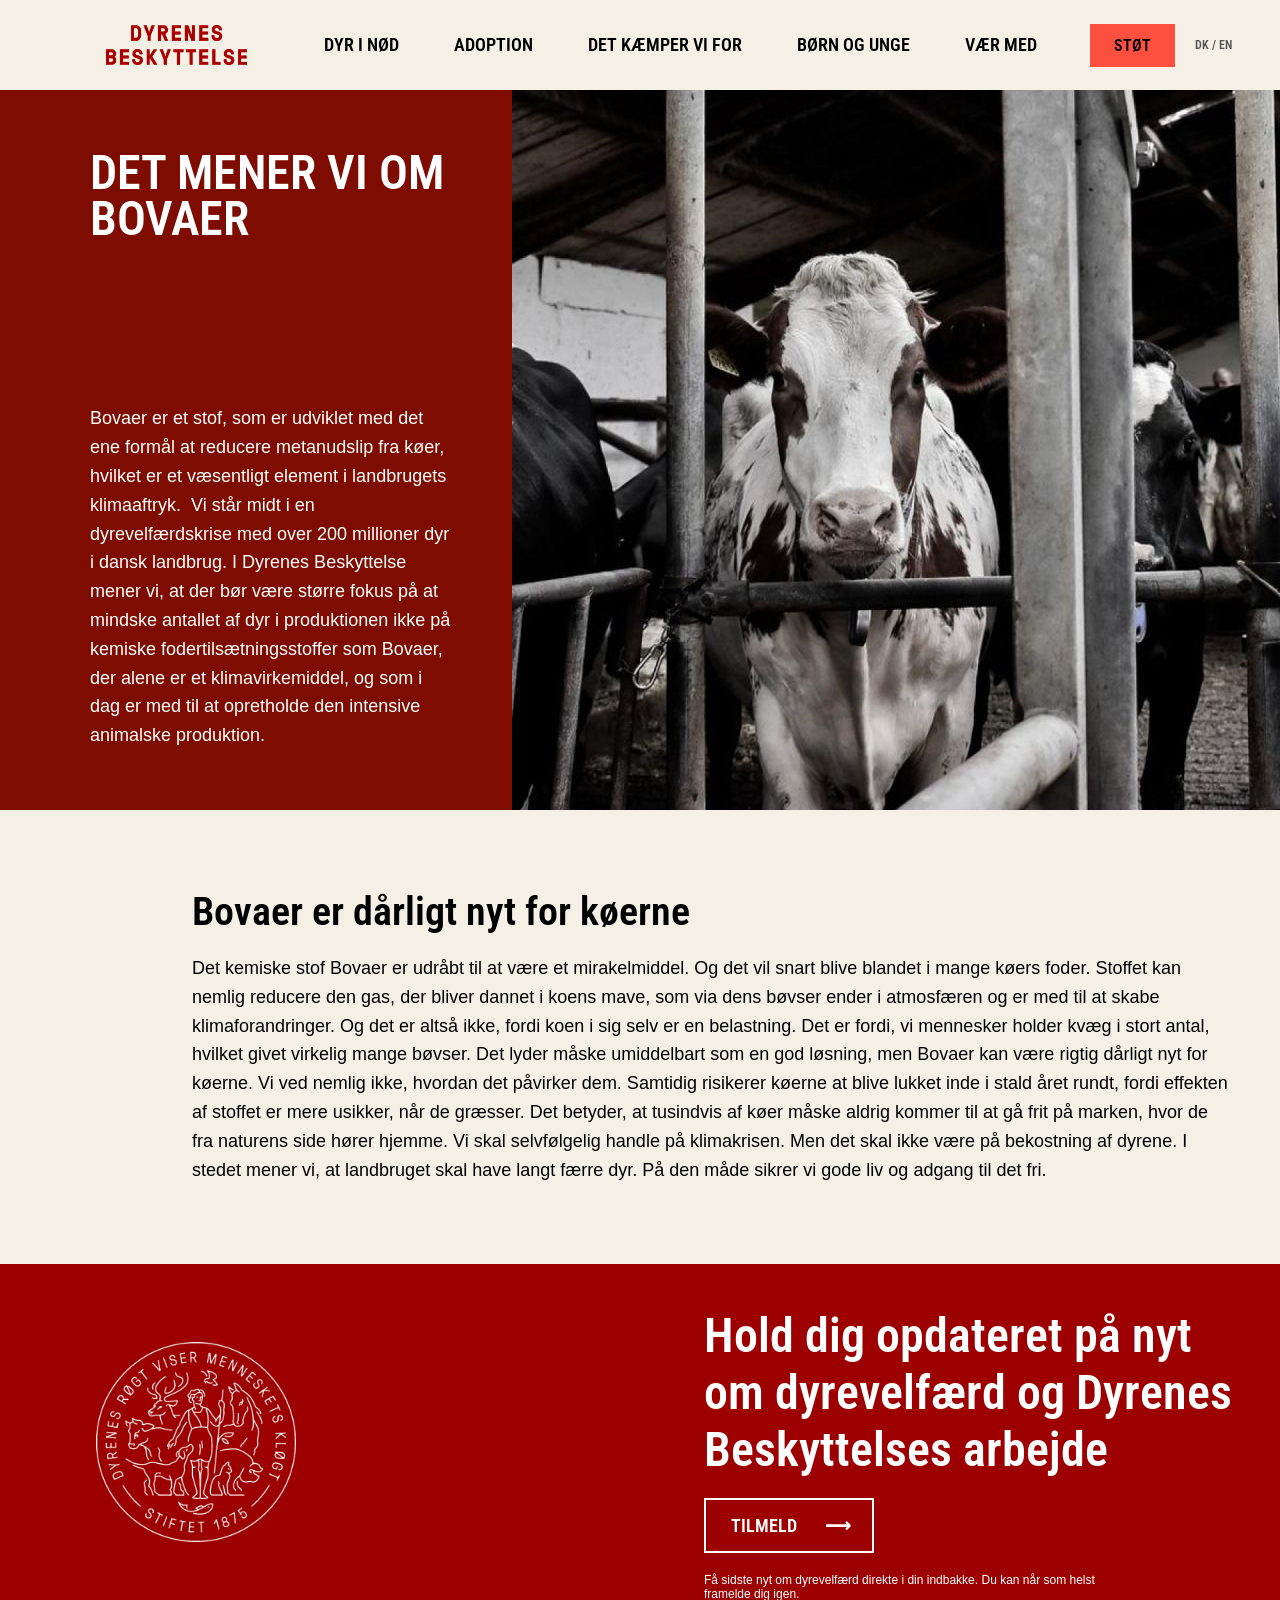
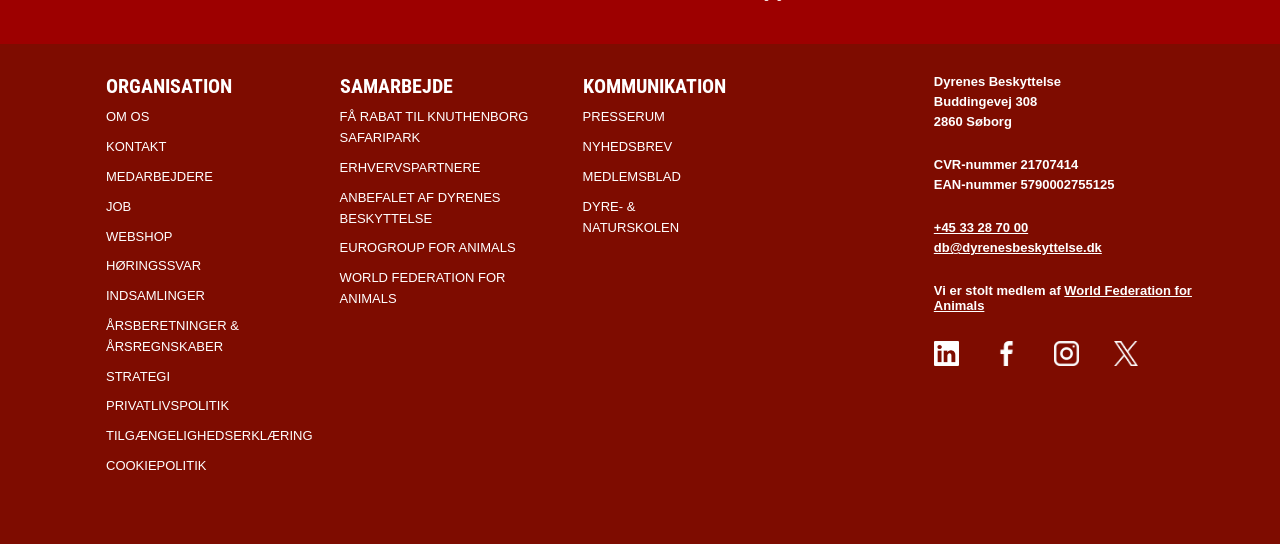
==== bovaer.html @ 61874ac1 "footer fix" ====
<!DOCTYPE html>
<html lang="da">
<head>
    <meta charset="UTF-8">
    <meta name="viewport" content="width=device-width, initial-scale=1.0">
    <title>Dyrenes Beskyttelse</title>

    <link rel="stylesheet" href="stylesheet/style.css">

    <link rel="preconnect" href="https://fonts.googleapis.com">
    <link rel="preconnect" href="https://fonts.gstatic.com" crossorigin>
    <link href="https://fonts.googleapis.com/css2?family=Roboto+Condensed:wght@600&display=swap" rel="stylesheet">
</head>
<body>
    <header class="navbar">
        <a href="#" class="logo" aria-label="Forside">
            <img src="images/logoet.png" alt="Dyrenes Beskyttelse logo">
        </a>

        <nav aria-label="Hovednavigation">
            <ul class="nav-links">
                <li><a href="#">Dyr i nød</a></li>
                <li><a href="#">Adoption</a></li>
                <li><a href="#">Det kæmper vi for</a></li>
                <li><a href="#">Børn og unge</a></li>
                <li><a href="#">Vær med</a></li>
            </ul>
        </nav>

        <div class="nav-actions">
            <button class="support-btn" type="button">STØT</button>
            <span class="language-switch">DK / EN</span>
        </div>
    </header>

    <main>
        <section class="hero" aria-label="Hero banner">
            <div class="hero-content">
                <div class="hero-text">
                    <h1>DET MENER VI OM BOVAER</h1>
                    <p>Bovaer er et stof, som er udviklet med det ene formål at reducere metanudslip fra køer, hvilket er et væsentligt element i landbrugets klimaaftryk.  Vi står midt i en dyrevelfærdskrise med over 200 millioner dyr i dansk landbrug. I Dyrenes Beskyttelse mener vi, at der bør være større fokus på at mindske antallet af dyr i produktionen ikke på kemiske fodertilsætningsstoffer som Bovaer, der alene er et klimavirkemiddel, og som i dag er med til at opretholde den intensive animalske produktion.</p>
                </div>
            </div>
            <div class="hero-image-wrap">
                <img src="images/ko-i-industrilandbrug-bovaer.jpg" alt="Indsæt billede">
            </div>
        </section>
        <section class="content-section">
            <div class="content-section-inner">
                <h1>Bovaer er dårligt nyt for køerne</h1>
                <p>Det kemiske stof Bovaer er udråbt til at være et mirakelmiddel. Og det vil snart blive blandet i mange køers foder. Stoffet kan nemlig reducere den gas, der bliver dannet i koens mave, som via dens bøvser ender i atmosfæren og er med til at skabe klimaforandringer. Og det er altså ikke, fordi koen i sig selv er en belastning. Det er fordi, vi mennesker holder kvæg i stort antal, hvilket givet virkelig mange bøvser.

Det lyder måske umiddelbart som en god løsning, men Bovaer kan være rigtig dårligt nyt for køerne. Vi ved nemlig ikke, hvordan det påvirker dem. Samtidig risikerer køerne at blive lukket inde i stald året rundt, fordi effekten af stoffet er mere usikker, når de græsser. Det betyder, at tusindvis af køer måske aldrig kommer til at gå frit på marken, hvor de fra naturens side hører hjemme.

Vi skal selvfølgelig handle på klimakrisen. Men det skal ikke være på bekostning af dyrene. I stedet mener vi, at landbruget skal have langt færre dyr. På den måde sikrer vi gode liv og adgang til det fri.</p>
            </div>
        </section>
        <section>
            <div class="footer-top">
                <img class="footer-emblem" src="images/Dyrenes-Beskyttelse-case-emblem.png" alt="Dyrenes Beskyttelse-emblem">
                <div class="footer-top-text">
                    <h1>Hold dig opdateret på nyt <br> om dyrevelfærd og Dyrenes <br> Beskyttelses arbejde</h1>
                    <button class="footer-top-btn" type="button">TILMELD &nbsp; &nbsp; &nbsp; ⟶</button>
                    <p>Få sidste nyt om dyrevelfærd direkte i din indbakke. Du kan når som helst <br> framelde dig igen.</p>
                </div>
            </div>

        </section>
        
        <footer class="footer">
            <div class="footer-nav-item">
                <h3>ORGANISATION</h3>
                <ul style = "list-style-type: none;">
                    <li>OM OS</li>
                    <li>KONTAKT</li>
                    <li>MEDARBEJDERE</li>
                    <li>JOB<li>
                    <li>WEBSHOP</li>
                    <li>HØRINGSSVAR</li>
                    <li>INDSAMLINGER</li>
                    <li>ÅRSBERETNINGER & <br> ÅRSREGNSKABER</li>
                    <li>STRATEGI</li>
                    <li>PRIVATLIVSPOLITIK</li>
                    <li>TILGÆNGELIGHEDSERKLÆRING</li>
                    <li>COOKIEPOLITIK</li>
                </ul>
            </div>

            <div class="footer-nav-item">
                <h3>SAMARBEJDE</h3>
                <ul style = "list-style-type: none;">
                    <li>FÅ RABAT TIL KNUTHENBORG <br> SAFARIPARK</li>
                    <li>ERHVERVSPARTNERE</li>
                    <li>ANBEFALET AF DYRENES <br> BESKYTTELSE</li>
                    <li>EUROGROUP FOR ANIMALS<li>
                    <li>WORLD FEDERATION FOR ANIMALS</li>
                </ul>
            </div>

            <div class="footer-nav-item">
                <h3>KOMMUNIKATION</h3>
                <ul style = "list-style-type: none;">
                    <li>PRESSERUM</li>
                    <li>NYHEDSBREV</li>
                    <li>MEDLEMSBLAD</li>
                    <li>DYRE- & NATURSKOLEN<li>
                </ul>
            </div>

            <div class="footer-nav-contact">
                <p>Dyrenes Beskyttelse</p>
                <p>Buddingevej 308</p>
                <p>2860 Søborg</p>
                <br>
                <p>CVR-nummer 21707414</p>
                <p>EAN-nummer 5790002755125</p>
                <br>
                <p class="footer-link">+45 33 28 70 00</p>
                <p class="footer-link">db@dyrenesbeskyttelse.dk</p>
                <br>
                <p>Vi er stolt medlem af <span class="p footer-link">World Federation for Animals</span></p>
                <br>
                <div class="socials-logo">
                    <img src="images/linkedin-logo.png" alt="LinkedIn Logo">
                    <img src="images/facebook-logo.png" alt="Facebook Logo">
                    <img src="images/instagram-logo.png" alt="Instagram Logo">
                    <img src="images/twitter-logo.png" alt="Twitter Logo">
                </div>
            </div>
        </footer>
    </main>
</body>
</html>
---- stylesheet/style.css ----
*{
    margin:0;
    padding:0;
    box-sizing:border-box;
}

:root{
    --bg:#F5F0E6;
    --red:#7E0C00;
    --button:#FF4F3E;
    --dark:#000000;
    --footer-top:#9D0000;
}

body{
    padding-top: 90px;
    background:#fff;
    font-family:Helvetica, sans-serif;
}

h3{
    color: #fff;
    font-family:"Roboto Condensed", sans-serif;
    font-size: 20px;
}
/* NAVBAR */

.navbar{
    height:90px;
    background:var(--bg);
    z-index: 999;

    position: fixed;
    top: 0;
    width: 100%;

    display:flex;
    align-items:center;
    justify-content:space-between;

    padding: 0 48px;
    padding-left: 106px;
}

/* LOGO */

.logo{
    display:flex;
    align-items:center;
    flex-shrink:0;
}

.logo img{
    height:40px;
    width:auto;
    display:block;
}

/* MENU */

.nav-links{
    display:flex;
    align-items:center;
    list-style:none;
    gap:55px;
}

.nav-links a{
    text-decoration:none;
    color:#000;

    font-family:"Roboto Condensed", sans-serif;
    font-size:18px;
    font-weight:600;
    text-transform:uppercase;
}

.nav-links a:hover{
    text-decoration-line: underline;
    text-decoration-color: var(--button);
}

/* HØJRE SIDE */

.nav-actions{
    display:flex;
    align-items:center;
    gap:20px;
}

/* STØT KNAP */

.support-btn{
    border:none;
    background:#FF4F3E;

    padding:12px 24px;

    cursor:pointer;

    font-family:"Roboto Condensed", sans-serif;
    font-size:16px;
    font-weight:600;
    text-transform:uppercase;
}

/* DK / EN */

.language-switch{
    font-family:"Roboto Condensed", sans-serif;
    font-size:12px;
    font-weight:600;

    color:#555;
}

/* HERO */

.hero{
    height:720px;
    display:flex;
    width:100%;
    background:#fff;
}

.hero-content{
    width:40%;
    background:#7E0C00;
    display:flex;
    align-items:stretch;
    justify-content:center;
    padding:60px 60px 60px 90px;
}

.hero-text{
    display:flex;
    flex-direction:column;
    justify-content:space-between;
    max-width:430px;
    color:#fff;
}

.hero-text h1{
    font-family:"Roboto Condensed", sans-serif;
    font-size:48px;
    line-height:0.96;
    font-weight:600;
    text-transform:uppercase;
    margin-bottom:32px;
}

.hero-text p{
    font-family:Helvetica, Arial, sans-serif;
    font-size:18px;
    line-height:1.6;
    color:#fff;
}

.hero-image-wrap{
    flex:1;
    background:#f3f3f3;
    overflow:hidden;
}

.hero-image-wrap img{
    width:100%;
    height:100%;
    display:block;
    object-fit:cover;
}

/* støt drawer*/

.support-drawer {
    position: fixed;
    top: 0;
    right: -650px; 
    width: 650px;
    height: 100vh;
    background: #ffffff;
    /* box-shadow: -6px 0 30px rgba(0,0,0,0.18); */
    transition: right 0.45s ease;
    z-index: 9999;
    display: flex;
    flex-direction: column;
}

.support-drawer.open {
    right: 0;
}

.support-drawer__inner {
    padding: 60px 50px;
    overflow-y: auto;
}

.support-drawer__close {
    position: absolute;
    top: 22px;
    right: 22px;
    font-size: 34px;
    background: none;
    border: none;
    cursor: pointer;
    color:var(--dark);
}

.support-drawer__inner h2 {
    font-size: 32px;
    font-weight: 600;
    margin-bottom: 18px;
    color:var(--dark);
    font-family:"Roboto Condensed", sans-serif;
    font-size: 20px;
    font-weight: 100;
}

.support-drawer__inner p {
    font-size: 16px;
    line-height: 1.55;
    color: #444;
    margin-bottom: 30px;
    font-family: sans-serif;
    font-weight: 100;
}

.support-drawer form {
    display: flex;
    flex-direction: column;
    gap: 22px;
}

.support-drawer label {
    font-size: 15px;
    font-weight: 600;
    color: #222;
    margin-bottom: 6px;
    font-family: sans-serif;
}

.support-drawer input {
    padding: 14px;
    border: 1px solid #cfcfcf;
    border-radius: 4px;
    font-size: 16px;
    background: #f7f7f7;
    color:#000;
    font-family: sans-serif;
    font-weight: 100;
}

.support-drawer__submit {
    margin-top: 10px;
    padding: 16px;
    background: transparent;
    color: black;
    border: black 1px solid;
    font-size: 17px;
    font-weight: 600;
    cursor: pointer;
    border-radius: 0px;
    transition: 0.2s ease;
}

.support-drawer__submit:hover {
    background: #333;
    color: #fff;
}

/* content section */

.content-section{
    background:var(--bg);
    padding-bottom: 80px;
    padding-top: 80px;
}

.content-section-inner{
    max-width:1040px;
    margin-left: 15%;
        
}

.content-section h1{
    font-family:"Roboto Condensed", sans-serif;
    font-size:40px;
    line-height:1.1;
    font-weight:600;
    margin-bottom:20px;
    
}

.content-section p, li{
    font-size:18px;
    line-height:1.6;
    
}

.issue-carousel{
    background:#fff;
    padding:72px 48px;
}

.issue-carousel-inner{
    max-width:1440px;
    margin:0 auto;
}

.carousel-shell{
    display:grid;
    grid-template-columns:48px minmax(0, 1fr) 48px;
    align-items:center;
    gap:20px;
}

.carousel-viewport{
    min-width:0;
    overflow:hidden;
}

.carousel-track{
    display:flex;
    gap:24px;
    width:calc(166.666667% + 16px);
    transition:transform 350ms ease;
}

.carousel-card{
    display:flex;
    flex:0 0 calc((100% - 96px) / 5);
    flex-direction:column;
    min-width:0;
    background:var(--bg);
}

.carousel-card > img{
    display:block;
    width:calc(100% - 32px);
    aspect-ratio:5 / 4;
    margin:16px auto 0;
    object-fit:cover;
}

.carousel-card-content{
    display:flex;
    flex:1;
    flex-direction:column;
    align-items:flex-start;
    padding:24px;
    container-type:inline-size;
}

.carousel-card h2{
    margin-bottom:18px;
    font-family:"Roboto Condensed", sans-serif;
    font-size:28px;
    line-height:1.1;
    font-weight:600;
    white-space:nowrap;
}

.carousel-card--transport h2{
    font-size:clamp(12px, 8cqi, 22px);
}

.carousel-card p{
    margin-bottom:28px;
    font-size:16px;
    line-height:1.4;
}

.carousel-card-link{
    display:inline-flex;
    align-items:center;
    gap:12px;
    margin-top:auto;
    color:#000;
    font-family:"Roboto Condensed", sans-serif;
    font-size:20px;
    font-weight:600;
    text-decoration:none;
}

.carousel-card-link span{
    font-family:Arial, sans-serif;
    font-size:28px;
    line-height:1;
}

.carousel-card-link:hover{
    color:var(--red);
}

.carousel-arrow{
    display:grid;
    width:48px;
    aspect-ratio:1;
    place-items:center;
    border:1px solid #000;
    border-radius:50%;
    background:#fff;
    color:#000;
    cursor:pointer;
    font-size:28px;
    line-height:1;
}

.carousel-arrow:hover{
    background:var(--bg);
}

ul {
    padding-left: 25px;
}

.footer-top{
    height:380px;
    background: var(--footer-top);
    z-index: 999;
    width: 100%;

    display:flex;
    flex-direction: row;
    align-items:center;
    justify-content:space-between;

    padding:0 48px;
}

.footer-top h1{
    font-family:"Roboto Condensed", sans-serif;
    font-size:48px;
    font-weight:600;
    color: #fff;
}

.footer-top p{
    font-family:Helvetica, Arial, sans-serif;
    font-size:12px;
    font-weight:300;
    color: #fff;
}

.footer-emblem{
    display:block;
    width:200px;
    height:auto;
    margin-bottom:24px;
    margin-left: 48px;
}

.footer-top-text{
    display: flex;
    flex-direction: column;
}

.footer-top-btn{
    display: flex;
    justify-items: right;
    width: 170px;
    border: 2px solid #fff;
    color: #fff;
    background:transparent;
    padding-top: 15px;
    padding-bottom: 15px;
    padding-left: 25px;
    margin-top: 20px;
    margin-bottom: 20px;

    cursor:pointer;

    font-family:"Roboto Condensed", sans-serif;
    font-size:18px;
    font-weight:600;
}

.footer{
    height: 500px;
    background: var(--red);
    z-index: 998;
    width: 100%;

    display: flex;
    flex-direction: row;
    padding: 30px 48px;
    padding-left: 106px;
    gap: 27px;
}

.footer ul, li {
    padding-left: 0px;

    color: #fff;
    font-family: "Roboto", sans-serif;
    font-size: 13px;
    /* font-weight: bold; */
    margin-bottom: 9px;
    margin-top: 9px;
    cursor: pointer;
}

.footer p {
    color: #fff;
    font-family: "Roboto", sans-serif;
    font-size: 13px;
    font-weight: bold;
}

.footer-nav-item{
    display: flex;
    flex-direction: column;
}

.footer-nav-item h3{
    margin-bottom: -9px;
}

.footer-nav-contact{
    display: flex;
    flex-direction: column;
    margin-left: 178px;
    gap: 5px;
}

.footer-link {
    color: #fff;
    font-family: "Roboto", sans-serif;
    font-size: 13px;
    text-decoration: underline;
    cursor: pointer;
}

.footer-link:hover {
    text-decoration: none;
}

.socials-logo{
    display:flex;
    align-items:center;
    flex-shrink:0;
    gap: 35px;
    cursor: pointer;
}

.socials-logo img{
    height:25px;
    width:auto;
    display:block;
}

@media (max-width: 900px){
    .hero{
        flex-direction:column;
        height:auto;
    }

    .hero-content{
        width:100%;
        min-height:420px;
        padding:50px 30px;
    }

    .hero-text h1{
        font-size:42px;
    }

    .content-section{
        padding:50px 30px;
    }

    .issue-carousel{
        padding:56px 24px;
    }

    .carousel-shell{
        grid-template-columns:40px minmax(0, 1fr) 40px;
        gap:12px;
    }

    .carousel-arrow{
        width:40px;
        font-size:24px;
    }

    .carousel-track{
        width:calc(250% + 36px);
    }
}

@media (max-width: 600px){
    .issue-carousel{
        padding:40px 16px;
    }

    .carousel-shell{
        grid-template-columns:32px minmax(0, 1fr) 32px;
        gap:8px;
    }

    .carousel-arrow{
        width:32px;
        font-size:20px;
    }

    .carousel-track{
        width:calc(500% + 96px);
    }

    .carousel-card-content{
        padding:20px;
    }
}
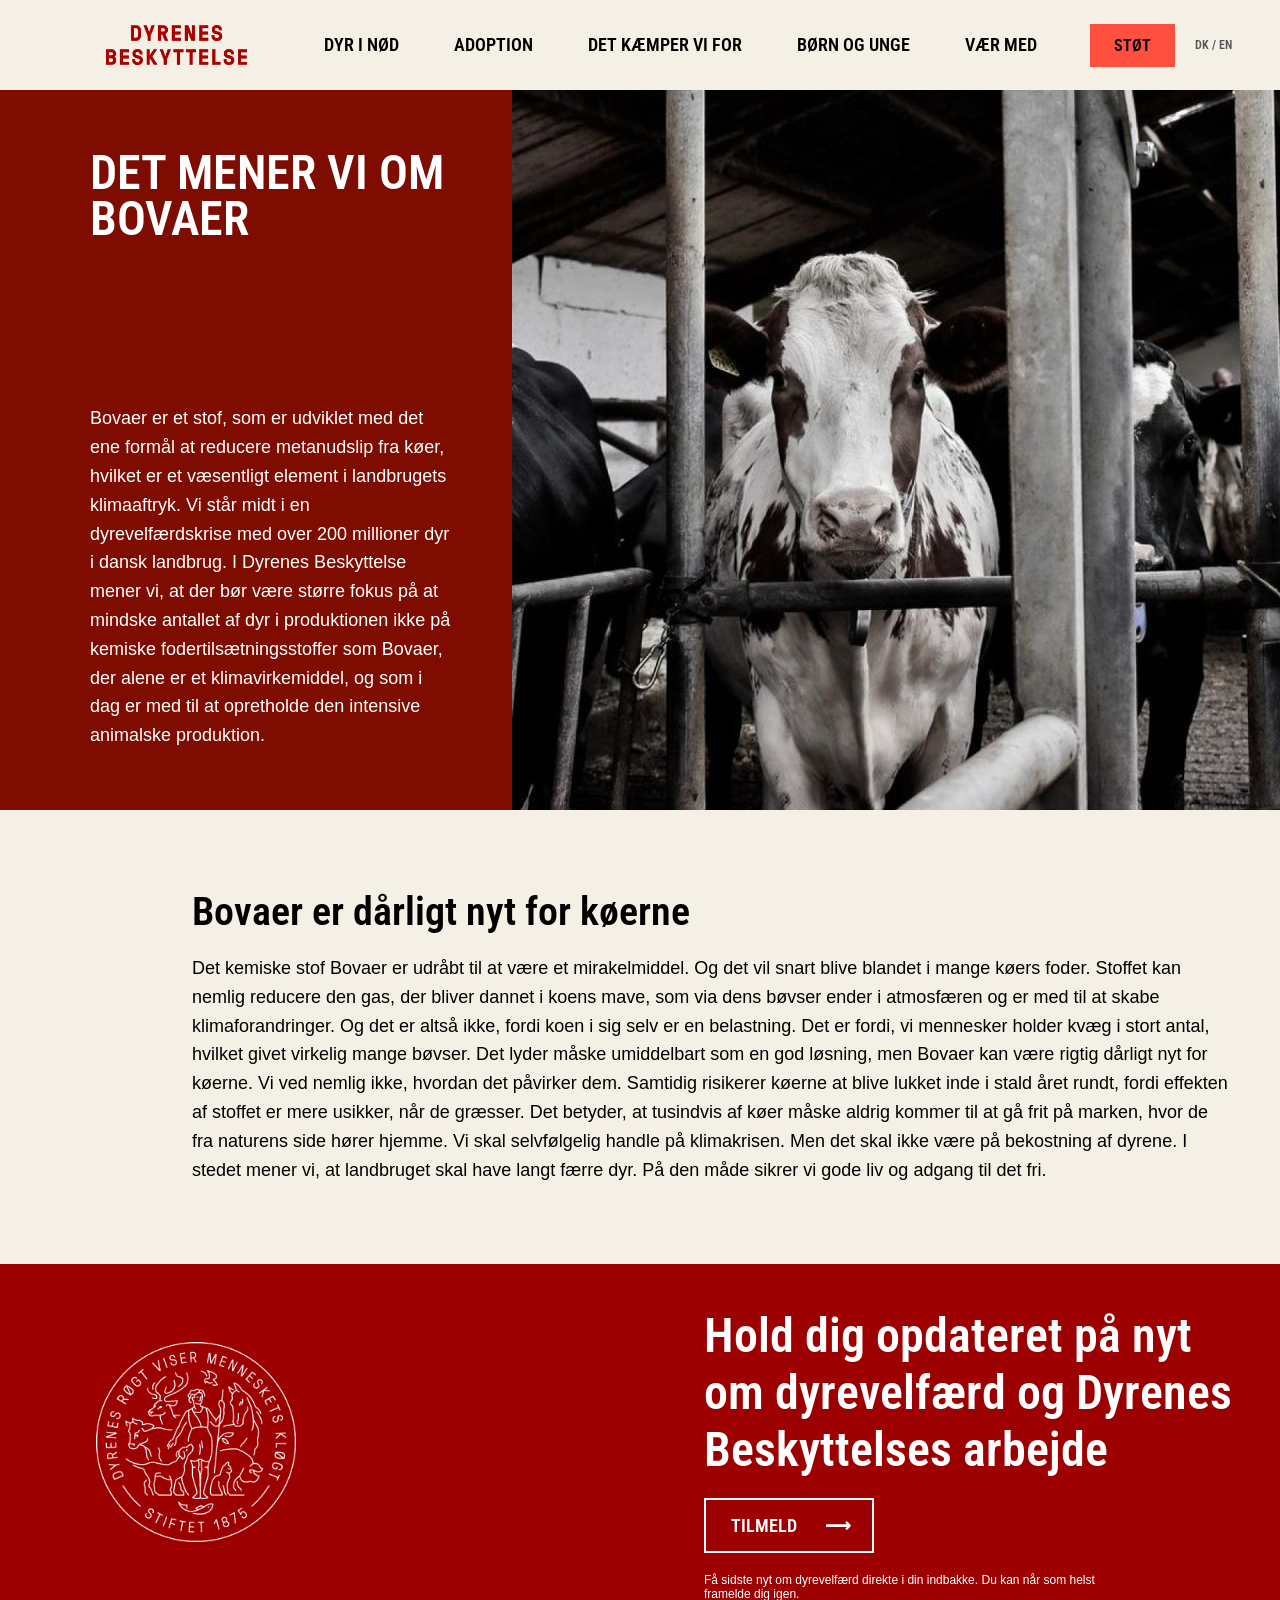
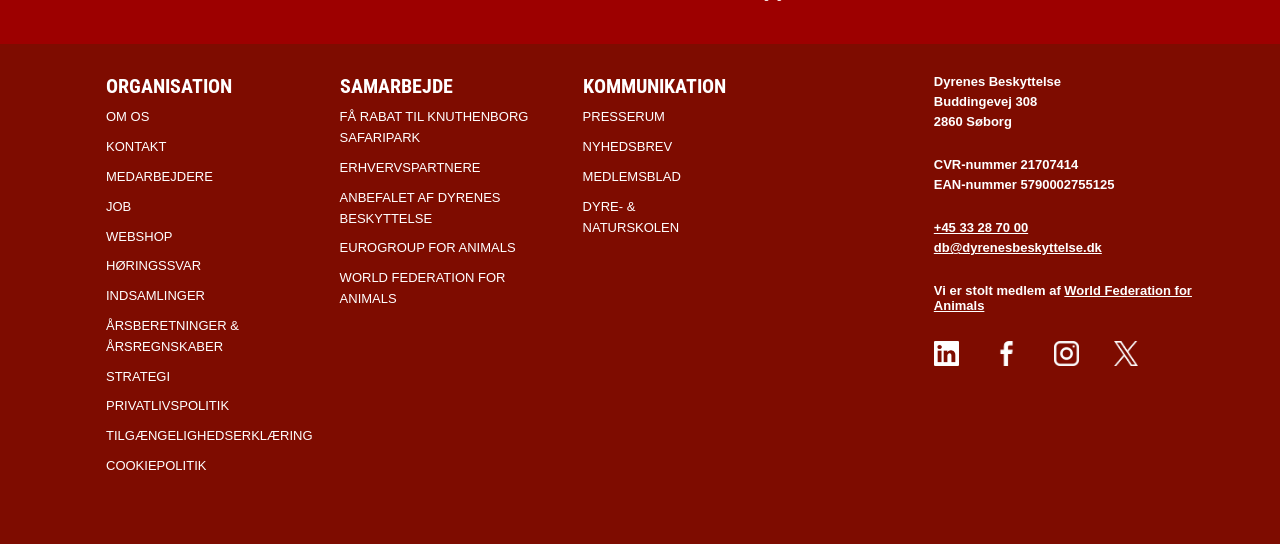
==== commit cd16b3c6: "tilføjet sektions noter, samt linket navbaren tilbage til "hvad kæmper vi for." ====
--- a/bovaer.html
+++ b/bovaer.html
@@ -21,7 +21,7 @@
             <ul class="nav-links">
                 <li><a href="#">Dyr i nød</a></li>
                 <li><a href="#">Adoption</a></li>
-                <li><a href="#">Det kæmper vi for</a></li>
+                <li><a href="index.html">Det kæmper vi for</a></li>
                 <li><a href="#">Børn og unge</a></li>
                 <li><a href="#">Vær med</a></li>
             </ul>
@@ -38,9 +38,7 @@
             <div class="hero-content">
                 <div class="hero-text">
                     <h1>DET MENER VI OM BOVAER</h1>
-                    <p>Bovaer er et stof, som er udviklet med det ene formål at reducere metanudslip fra køer, hvilket er et væsentligt element i landbrugets klimaaftryk. - -Vi står midt i en dyrevelfærdskrise med over 200 millioner dyr i dansk landbrug. I Dyrenes Beskyttelse mener vi, at der bør være større fokus på at mindske antallet af dyr i produktionen ikke på kemiske fodertilsætningsstoffer som Bovaer, der alene er et klimavirkemiddel, og som i dag er med til at opretholde den intensive animalske produktion.</p>
+                    <p>Bovaer er et stof, som er udviklet med det ene formål at reducere metanudslip fra køer, hvilket er et væsentligt element i landbrugets klimaaftryk. Vi står midt i en dyrevelfærdskrise med over 200 millioner dyr i dansk landbrug. I Dyrenes Beskyttelse mener vi, at der bør være større fokus på at mindske antallet af dyr i produktionen ikke på kemiske fodertilsætningsstoffer som Bovaer, der alene er et klimavirkemiddel, og som i dag er med til at opretholde den intensive animalske produktion.</p>
                 </div>
             </div>
             <div class="hero-image-wrap">
@@ -68,7 +66,7 @@
             </div>
 
         </section>
-        
+        <!-- Her starter footeren -->
         <footer class="footer">
             <div class="footer-nav-item">
                 <h3>ORGANISATION</h3>
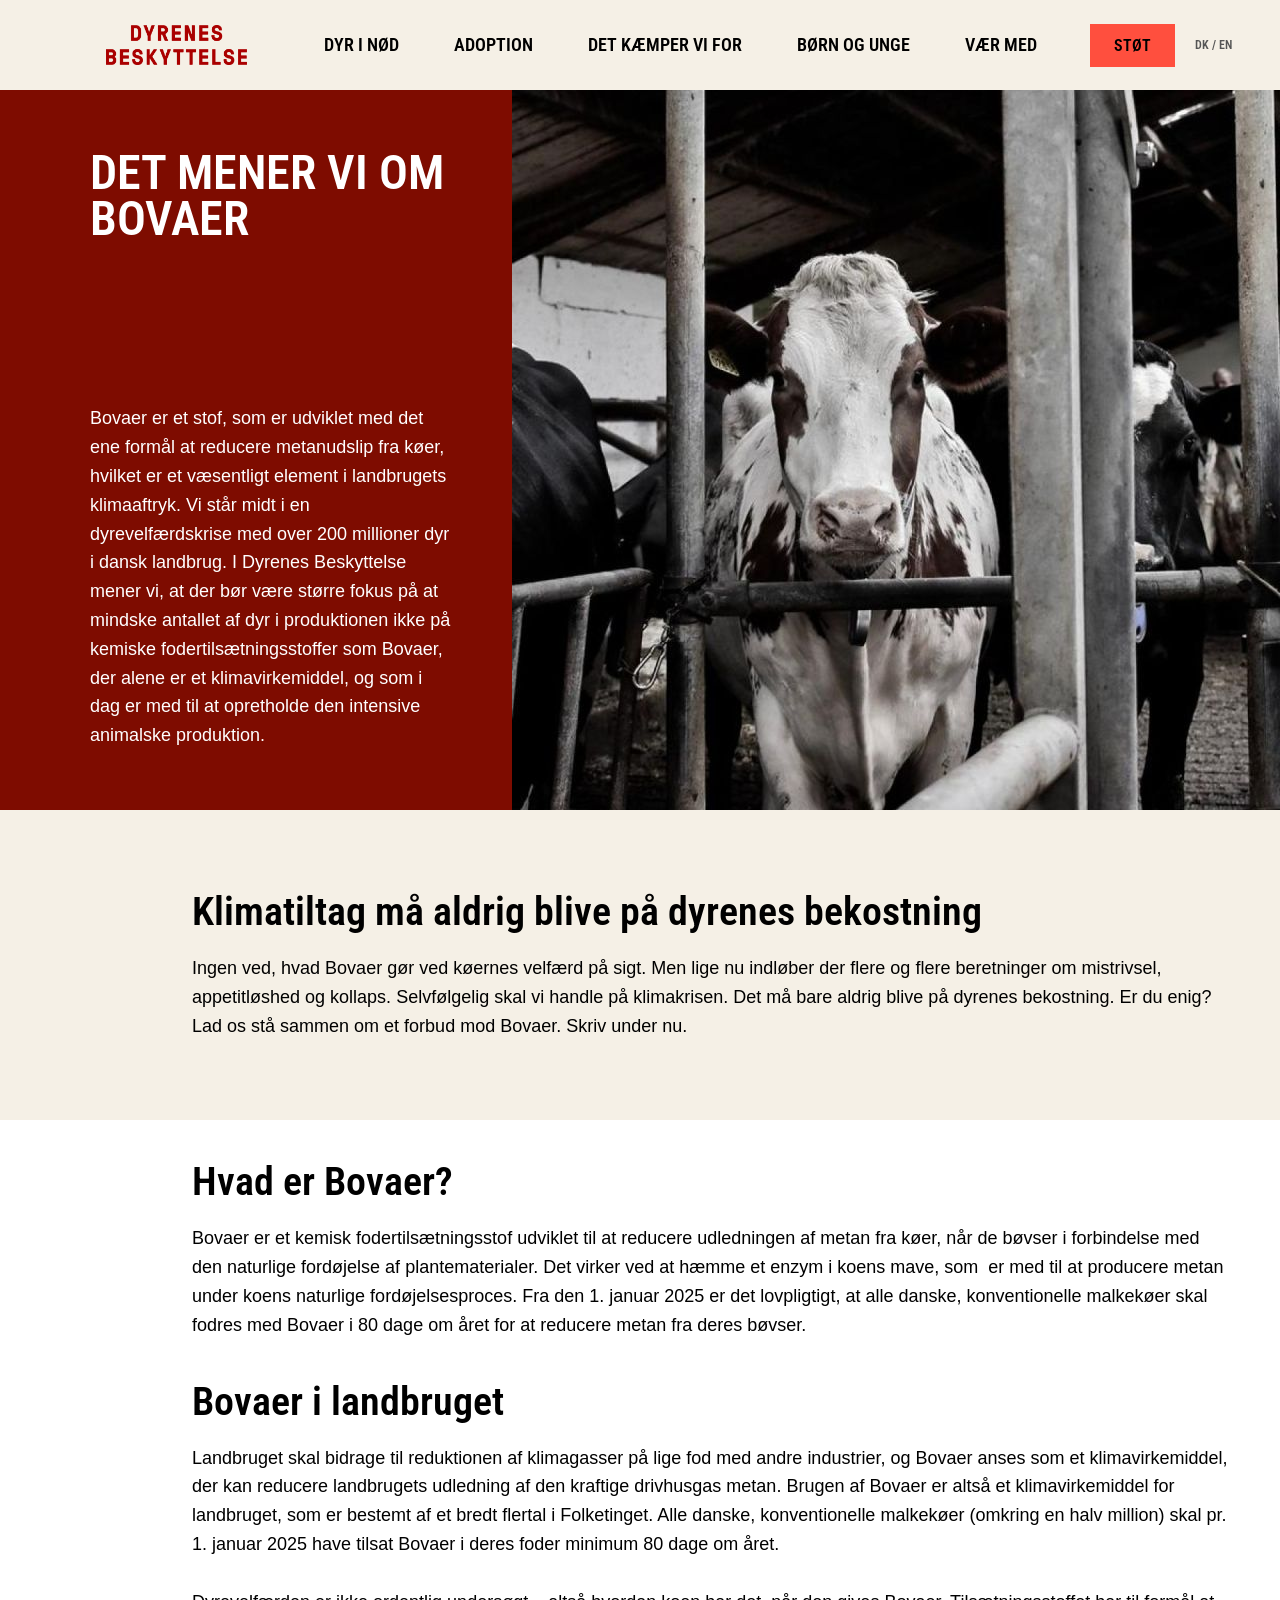
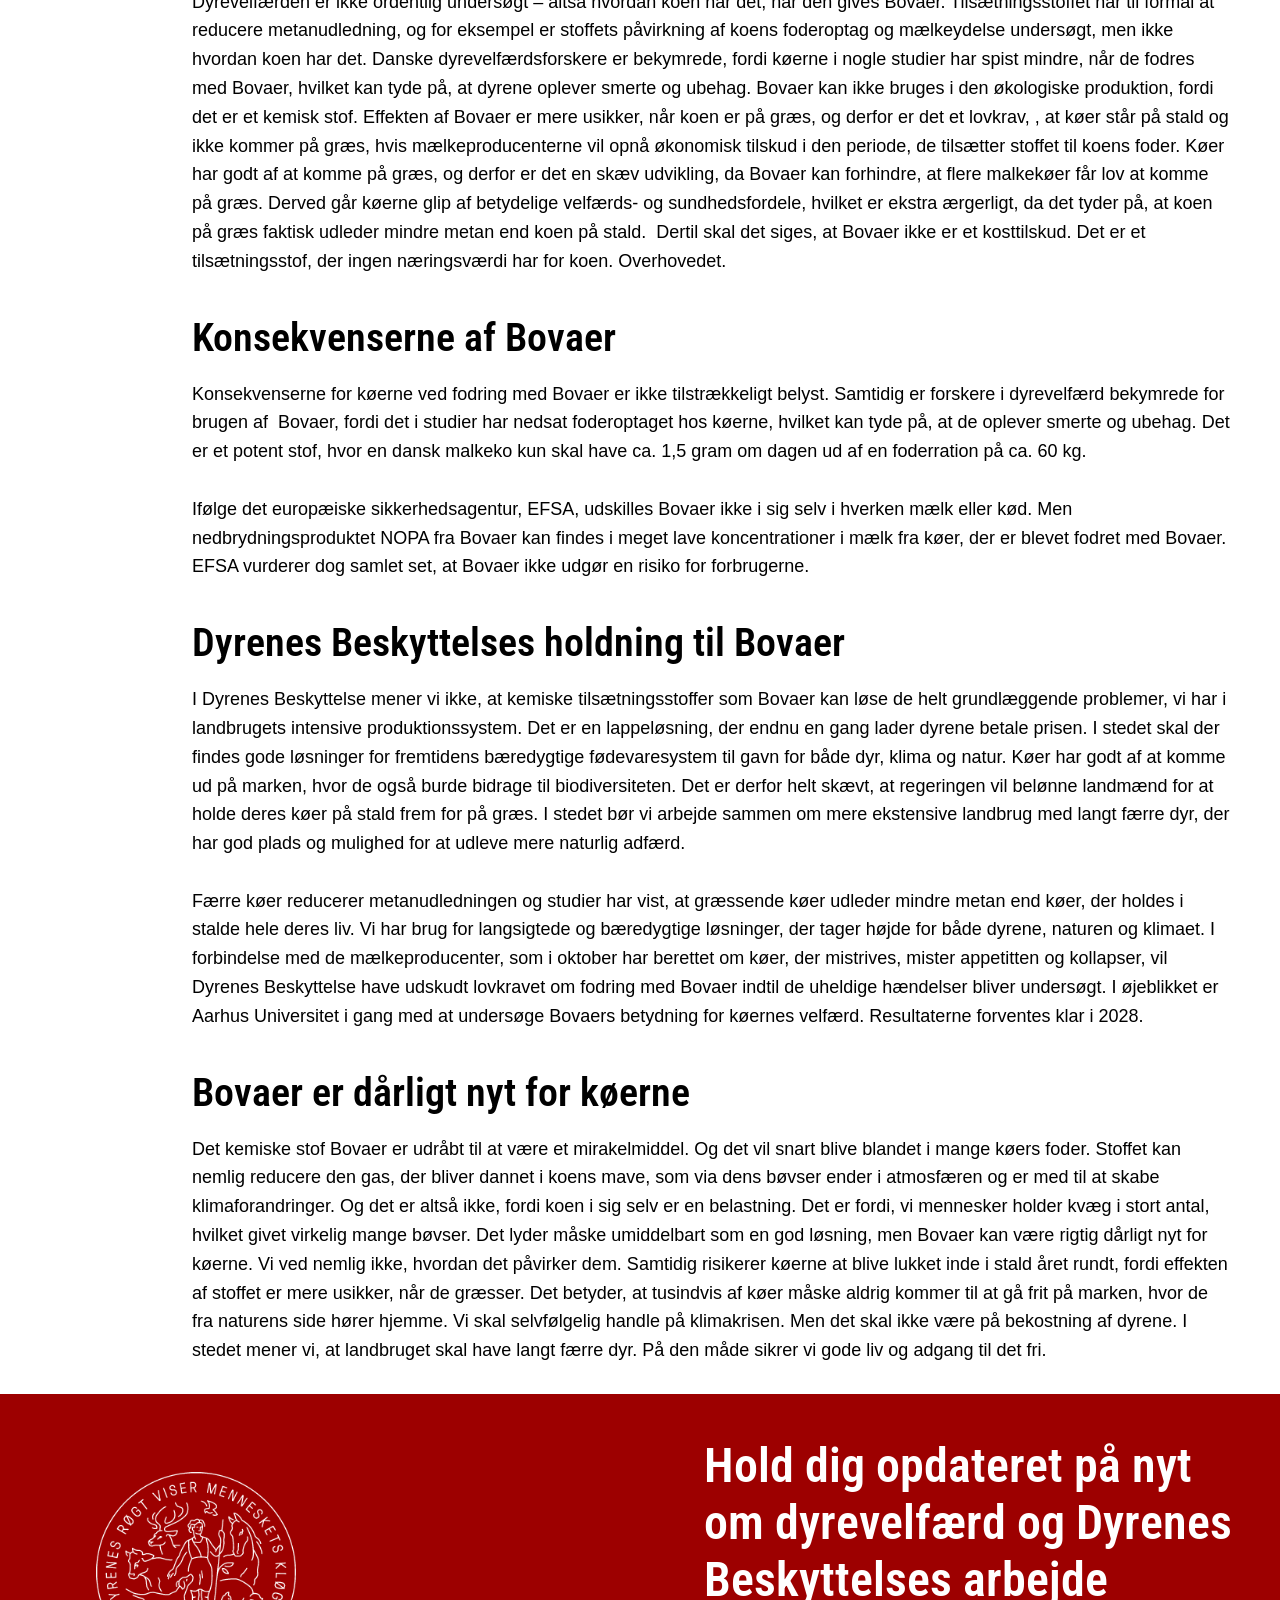
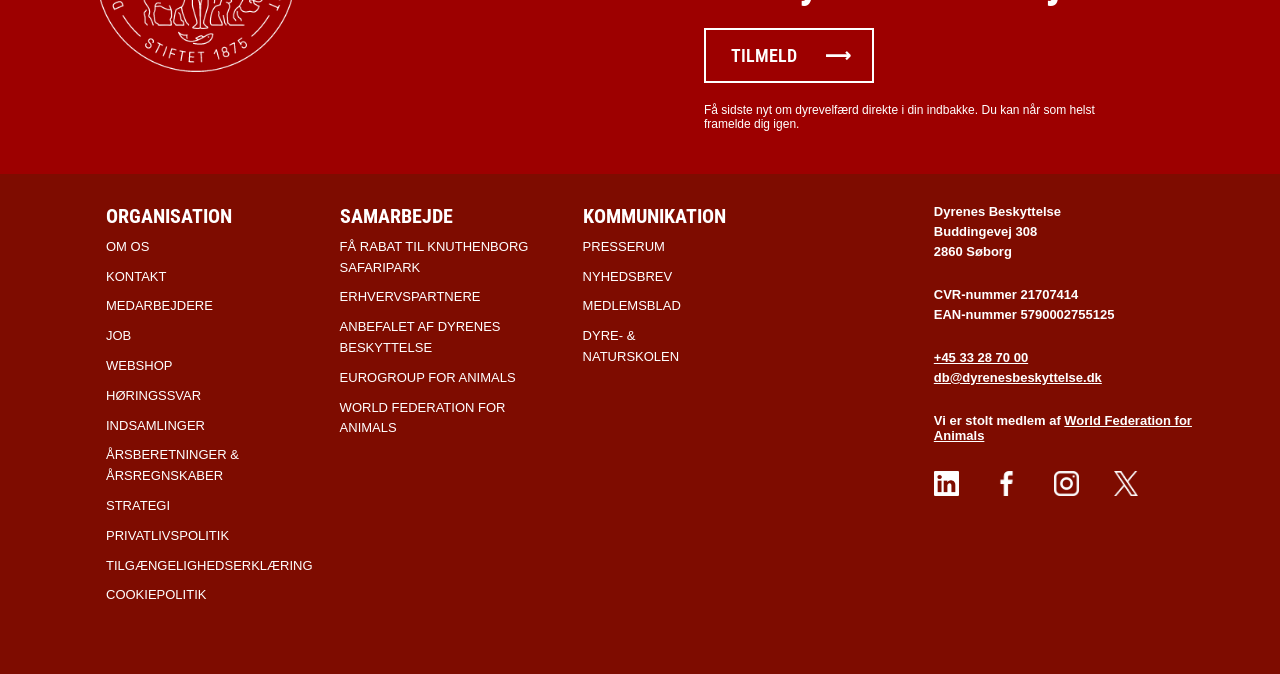
==== commit 5dc99b16: "Rettelser" ====
--- a/bovaer.html
+++ b/bovaer.html
@@ -7,6 +7,7 @@
 
     <link rel="stylesheet" href="stylesheet/style.css">
 
+    <link rel="icon" href="images/favicon.ico" type="image/x-icon">
     <link rel="preconnect" href="https://fonts.googleapis.com">
     <link rel="preconnect" href="https://fonts.gstatic.com" crossorigin>
     <link href="https://fonts.googleapis.com/css2?family=Roboto+Condensed:wght@600&display=swap" rel="stylesheet">
@@ -45,28 +46,87 @@
                 <img src="images/ko-i-industrilandbrug-bovaer.jpg" alt="Indsæt billede">
             </div>
         </section>
+
         <section class="content-section">
             <div class="content-section-inner">
-                <h1>Bovaer er dårligt nyt for køerne</h1>
-                <p>Det kemiske stof Bovaer er udråbt til at være et mirakelmiddel. Og det vil snart blive blandet i mange køers foder. Stoffet kan nemlig reducere den gas, der bliver dannet i koens mave, som via dens bøvser ender i atmosfæren og er med til at skabe klimaforandringer. Og det er altså ikke, fordi koen i sig selv er en belastning. Det er fordi, vi mennesker holder kvæg i stort antal, hvilket givet virkelig mange bøvser.
-
-Det lyder måske umiddelbart som en god løsning, men Bovaer kan være rigtig dårligt nyt for køerne. Vi ved nemlig ikke, hvordan det påvirker dem. Samtidig risikerer køerne at blive lukket inde i stald året rundt, fordi effekten af stoffet er mere usikker, når de græsser. Det betyder, at tusindvis af køer måske aldrig kommer til at gå frit på marken, hvor de fra naturens side hører hjemme.
-
-Vi skal selvfølgelig handle på klimakrisen. Men det skal ikke være på bekostning af dyrene. I stedet mener vi, at landbruget skal have langt færre dyr. På den måde sikrer vi gode liv og adgang til det fri.</p>
+                <h1>Klimatiltag må aldrig blive på dyrenes bekostning</h1>
+                <p>
+                   Ingen ved, hvad Bovaer gør ved køernes velfærd på sigt. Men lige nu indløber der flere og flere beretninger om mistrivsel, appetitløshed og kollaps. Selvfølgelig skal vi handle på klimakrisen. Det må bare aldrig blive på dyrenes bekostning. Er du enig? Lad os stå sammen om et forbud mod Bovaer. Skriv under nu.
+                </p>
             </div>
         </section>
+
+        <section class="bodytext-section">
+            <div class="bodytext-section-inner">
+                <h1>Hvad er Bovaer?</h1>
+                <p>
+                    Bovaer er et kemisk fodertilsætningsstof udviklet til at reducere udledningen af metan fra køer, når de bøvser i forbindelse med den naturlige fordøjelse af plantematerialer. Det virker ved at hæmme et enzym i koens mave, som  er med til at producere metan under koens naturlige fordøjelsesproces. Fra den 1. januar 2025 er det lovpligtigt, at alle danske, konventionelle malkekøer skal fodres med Bovaer i 80 dage om året for at reducere metan fra deres bøvser.
+                </p>
+            </div>
+        </section>
+        <section class="bodytext-section">
+            <div class="bodytext-section-inner">
+                <h1>Bovaer i landbruget</h1>
+                <p>
+                    Landbruget skal bidrage til reduktionen af klimagasser på lige fod med andre industrier, og Bovaer anses som et klimavirkemiddel, der kan reducere landbrugets udledning af den kraftige drivhusgas metan. Brugen af Bovaer er altså et klimavirkemiddel for landbruget, som er bestemt af et bredt flertal i Folketinget. Alle danske, konventionelle malkekøer (omkring en halv million) skal pr. 1. januar 2025 have tilsat Bovaer i deres foder minimum 80 dage om året.
+                    <br>
+                    <br>
+                    Dyrevelfærden er ikke ordentlig undersøgt – altså hvordan koen har det, når den gives Bovaer. Tilsætningsstoffet har til formål at reducere metanudledning, og for eksempel er stoffets påvirkning af koens foderoptag og mælkeydelse undersøgt, men ikke hvordan koen har det. Danske dyrevelfærdsforskere er bekymrede, fordi køerne i nogle studier har spist mindre, når de fodres med Bovaer, hvilket kan tyde på, at dyrene oplever smerte og ubehag. Bovaer kan ikke bruges i den økologiske produktion, fordi det er et kemisk stof. Effekten af Bovaer er mere usikker, når koen er på græs, og derfor er det et lovkrav, , at køer står på stald og ikke kommer på græs, hvis mælkeproducenterne vil opnå økonomisk tilskud i den periode, de tilsætter stoffet til koens foder. Køer har godt af at komme på græs, og derfor er det en skæv udvikling, da Bovaer kan forhindre, at flere malkekøer får lov at komme på græs. Derved går køerne glip af betydelige velfærds- og sundhedsfordele, hvilket er ekstra ærgerligt, da det tyder på, at koen på græs faktisk udleder mindre metan end koen på stald.  Dertil skal det siges, at Bovaer ikke er et kosttilskud. Det er et tilsætningsstof, der ingen næringsværdi har for koen. Overhovedet.
+                </p>
+            </div>
+        </section>
+        <section class="bodytext-section">
+            <div class="bodytext-section-inner">
+                <h1>Konsekvenserne af Bovaer</h1>
+                <p>
+                    Konsekvenserne for køerne ved fodring med Bovaer er ikke tilstrækkeligt belyst. Samtidig er forskere i dyrevelfærd bekymrede for brugen af  Bovaer, fordi det i studier har nedsat foderoptaget hos køerne, hvilket kan tyde på, at de oplever smerte og ubehag.
+                    Det er et potent stof, hvor en dansk malkeko kun skal have ca. 1,5 gram om dagen ud af en foderration på ca. 60 kg.
+                    <br>
+                    <br>
+                    Ifølge det europæiske sikkerhedsagentur, EFSA, udskilles Bovaer ikke i sig selv i hverken mælk eller kød. Men nedbrydningsproduktet NOPA fra Bovaer kan findes i meget lave koncentrationer i mælk fra køer, der er blevet fodret med Bovaer. EFSA vurderer dog samlet set, at Bovaer ikke udgør en risiko for forbrugerne.
+                </p>
+            </div>
+        </section>
+        <section class="bodytext-section">
+            <div class="bodytext-section-inner">
+                <h1>Dyrenes Beskyttelses holdning til Bovaer</h1>
+                <p>
+                    I Dyrenes Beskyttelse mener vi ikke, at kemiske tilsætningsstoffer som Bovaer kan løse de helt grundlæggende problemer, vi har i landbrugets intensive produktionssystem. Det er en lappeløsning, der endnu en gang lader dyrene betale prisen. I stedet skal der findes gode løsninger for fremtidens bæredygtige fødevaresystem til gavn for både dyr, klima og natur. Køer har godt af at komme ud på marken, hvor de også burde bidrage til biodiversiteten. Det er derfor helt skævt, at regeringen vil belønne landmænd for at holde deres køer på stald frem for på græs. I stedet bør vi arbejde sammen om mere ekstensive landbrug med langt færre dyr, der har god plads og mulighed for at udleve mere naturlig adfærd.
+                    <br>
+                    <br>
+                    Færre køer reducerer metanudledningen og studier har vist, at græssende køer udleder mindre metan end køer, der holdes i stalde hele deres liv. Vi har brug for langsigtede og bæredygtige løsninger, der tager højde for både dyrene, naturen og klimaet. I forbindelse med de mælkeproducenter, som i oktober har berettet om køer, der mistrives, mister appetitten og kollapser, vil Dyrenes Beskyttelse have udskudt lovkravet om fodring med Bovaer indtil de uheldige hændelser bliver undersøgt. I øjeblikket er Aarhus Universitet i gang med at undersøge Bovaers betydning for køernes velfærd. Resultaterne forventes klar i 2028. 
+                </p>
+            </div>
+        </section>
+        <section class="bodytext-section">
+            <div class="bodytext-section-inner">
+                <h1>Bovaer er dårligt nyt for køerne</h1>
+                <p>
+                    Det kemiske stof Bovaer er udråbt til at være et mirakelmiddel. Og det vil snart blive blandet i mange køers foder. Stoffet kan nemlig reducere den gas, der bliver dannet i koens mave, som via dens bøvser ender i atmosfæren og er med til at skabe klimaforandringer. Og det er altså ikke, fordi koen i sig selv er en belastning. Det er fordi, vi mennesker holder kvæg i stort antal, hvilket givet virkelig mange bøvser.
+                    Det lyder måske umiddelbart som en god løsning, men Bovaer kan være rigtig dårligt nyt for køerne. Vi ved nemlig ikke, hvordan det påvirker dem. Samtidig risikerer køerne at blive lukket inde i stald året rundt, fordi effekten af stoffet er mere usikker, når de græsser. Det betyder, at tusindvis af køer måske aldrig kommer til at gå frit på marken, hvor de fra naturens side hører hjemme.
+                    Vi skal selvfølgelig handle på klimakrisen. Men det skal ikke være på bekostning af dyrene. I stedet mener vi, at landbruget skal have langt færre dyr. På den måde sikrer vi gode liv og adgang til det fri.
+                    <br>
+                    <br>
+                </p>
+            </div>
+        </section>
+        
+
+        <!-- Her starter footeren -->
         <section>
             <div class="footer-top">
                 <img class="footer-emblem" src="images/Dyrenes-Beskyttelse-case-emblem.png" alt="Dyrenes Beskyttelse-emblem">
                 <div class="footer-top-text">
                     <h1>Hold dig opdateret på nyt <br> om dyrevelfærd og Dyrenes <br> Beskyttelses arbejde</h1>
                     <button class="footer-top-btn" type="button">TILMELD &nbsp; &nbsp; &nbsp; ⟶</button>
-                    <p>Få sidste nyt om dyrevelfærd direkte i din indbakke. Du kan når som helst <br> framelde dig igen.</p>
+                    <p>
+                        Få sidste nyt om dyrevelfærd direkte i din indbakke. Du kan når som helst <br> framelde dig igen.
+                    </p>
                 </div>
             </div>
 
         </section>
-        <!-- Her starter footeren -->
+
         <footer class="footer">
             <div class="footer-nav-item">
                 <h3>ORGANISATION</h3>
--- a/stylesheet/style.css
+++ b/stylesheet/style.css
@@ -18,13 +18,29 @@
     font-family:Helvetica, sans-serif;
 }
 
-h3{
+ul {
+    padding-left: 25px;
+}
+
+li {
+    font-size:18px;
+    line-height:1.6;
+
+    color: #000;
+    font-family: "Roboto", sans-serif;
+    font-size: 13px;
+    margin-bottom: 9px;
+    margin-top: 9px;
+    cursor: auto;
+}
+
+h3 {
     color: #fff;
     font-family:"Roboto Condensed", sans-serif;
     font-size: 20px;
 }
+
 /* NAVBAR */
-
 .navbar{
     height:90px;
     background:var(--bg);
@@ -40,6 +56,7 @@
 
     padding: 0 48px;
     padding-left: 106px;
+    
 }
 
 /* LOGO */
@@ -50,7 +67,7 @@
     flex-shrink:0;
 }
 
-.logo img{
+.logo img {
     height:40px;
     width:auto;
     display:block;
@@ -58,14 +75,14 @@
 
 /* MENU */
 
-.nav-links{
+.nav-links {
     display:flex;
     align-items:center;
     list-style:none;
     gap:55px;
 }
 
-.nav-links a{
+.nav-links a {
     text-decoration:none;
     color:#000;
 
@@ -178,20 +195,24 @@
     width: 650px;
     height: 100vh;
     background: #ffffff;
-    /* box-shadow: -6px 0 30px rgba(0,0,0,0.18); */
+    border-radius: 15px 0px 0px 15px;
+    box-shadow: 0px;
     transition: right 0.45s ease;
     z-index: 9999;
     display: flex;
     flex-direction: column;
+    overflow-y: auto;
 }
 
 .support-drawer.open {
     right: 0;
+    box-shadow: -8px 0px 10px rgba(0,0,0,0.18);
 }
 
 .support-drawer__inner {
-    padding: 60px 50px;
-    overflow-y: auto;
+    margin: 80px 50px 20px 50px;
+    padding: 20px 20px 0px 20px;
+    border: 1px solid #cfcfcf;
 }
 
 .support-drawer__close {
@@ -206,13 +227,11 @@
 }
 
 .support-drawer__inner h2 {
-    font-size: 32px;
-    font-weight: 600;
-    margin-bottom: 18px;
-    color:var(--dark);
-    font-family:"Roboto Condensed", sans-serif;
-    font-size: 20px;
-    font-weight: 100;
+    font-weight: bold;
+    margin-bottom: 5px;
+    font-family:"Roboto Condensed", sans-serif;
+    color: var(--dark);
+    text-align: left;
 }
 
 .support-drawer__inner p {
@@ -221,7 +240,11 @@
     color: #444;
     margin-bottom: 30px;
     font-family: sans-serif;
-    font-weight: 100;
+    text-align: left;
+}
+
+.support-drawer__inner .accentuated {
+    font-weight: bold;
 }
 
 .support-drawer form {
@@ -238,33 +261,189 @@
     font-family: sans-serif;
 }
 
+.donation-button  {
+    padding: 14px;
+    border: 1px solid #cfcfcf;
+    font-size: 16px;
+    color: #000;
+    font-family: sans-serif;
+    font-weight: 100;
+    outline: 0px;
+}
+
+.clicked {
+    background-color: #00ff00;
+}
+
 .support-drawer input {
     padding: 14px;
     border: 1px solid #cfcfcf;
-    border-radius: 4px;
     font-size: 16px;
-    background: #f7f7f7;
-    color:#000;
+    color: #000;
     font-family: sans-serif;
     font-weight: 100;
+    outline: 0px;
+}
+
+.support-drawer input:focus {
+    border: 1px solid var(--red);
+    box-shadow: 0 0 0 5px rgba(158, 0, 0, 0.18);
 }
 
 .support-drawer__submit {
     margin-top: 10px;
-    padding: 16px;
-    background: transparent;
-    color: black;
-    border: black 1px solid;
+    padding: 15px 16px;
+    background: var(--footer-top);
+    color: #fff;
+    border: 0px solid;
     font-size: 17px;
     font-weight: 600;
     cursor: pointer;
     border-radius: 0px;
-    transition: 0.2s ease;
-}
-
-.support-drawer__submit:hover {
-    background: #333;
-    color: #fff;
+}
+
+.donation-button {
+    margin-top: 10px;
+    padding: 15px 16px;
+    background: #fff;
+    color: #000;
+    border: 0.5px solid #cfcfcf;
+    font-size: 17px;
+    font-weight: 600;
+    cursor: pointer;
+    border-radius: 0px;
+}
+
+.donation-button__selected {
+    margin-top: 10px;
+    padding: 15px 16px;
+    background: var(--footer-top);
+    color: #fff;
+    border: 1px solid #cfcfcf;
+    font-size: 17px;
+    font-weight: 600;
+    cursor: pointer;
+    border-radius: 0px;
+}
+
+.buttons-row {
+    display: flex;
+    flex-direction: row;
+    align-items: center;
+}
+
+.inputfield-row {
+    display: flex;
+    flex-direction: row;
+    gap: 45px;
+    align-items: center;
+}
+
+.support-drawer .input-wrapper {
+    position: relative;
+    display: flex;
+    flex: 1;
+}
+
+.support-drawer .input-wrapper input {
+    width: 100%;
+    box-sizing: border-box;
+}
+
+.support-drawer .input-wrapper.required::after {
+    content: "*";
+    position: absolute;
+    right: 16px;
+    top: 60%;
+    transform: translateY(-50%);
+    color: #999999;
+    font-size: 25px;
+    pointer-events: none;
+}
+
+.columnpls {
+    display: flex;
+    flex-direction: column;
+}
+
+.missing-input__customAmount,
+.missing-input__firstnameSign, .missing-input__lastnameSign, .missing-input__emailSign,
+.missing-input__firstnameSupport, .missing-input__lastnameSupport, .missing-input__emailSupport {
+    margin-top: 5px;
+    font-style: italic;
+    font-size: 13px;
+    color: var(--red);
+    display: block;
+}
+
+.container {
+    display: block;
+    position: relative;
+    padding-left: 35px;
+    margin-bottom: 12px;
+    cursor: pointer;
+    font-size: 22px;
+    user-select: none;
+}
+
+/* Hide the browser's default checkbox */
+.container input {
+    position: absolute;
+    opacity: 0;
+    cursor: pointer;
+    height: 0;
+    width: 0;
+}
+
+/* Create a custom checkbox */
+.checkmark {
+    position: absolute;
+    top: 0;
+    left: 0;
+    height: 25px;
+    width: 25px;
+    border: solid 1px #cfcfcf;
+    border-radius: 50px;
+}
+
+.checkmark:hover {
+    border: 1px solid var(--red);
+    box-shadow: 0 0 0 5px rgba(158, 0, 0, 0.18);
+    transition: all 0.25s ease;
+}
+
+/* checkmark icon is hidden by default */
+.checkmark:after {
+    content: "";
+    position: absolute;
+    display: none;
+}
+
+/* and toggled when clicked */
+.container input:checked ~ .checkmark:after {
+    display: block;
+}
+
+/* styling the icon itself */
+.container .checkmark:after {
+    left: 8px;
+    top: 4px;
+    width: 5px;
+    height: 10px;
+    border: solid #cfcfcf;
+    border-width: 0 3px 3px 0;
+    transform: rotate(45deg);
+}
+
+/* just to get the checkmark and the text aligned */
+.checkmark-desc__box {
+    display: flex;
+    flex-direction: row;
+    margin-bottom: -40px;
+}
+
+.checkmark-desc__box p, .privacypolicy-text p {
+    text-align: left;
 }
 
 /* content section */
@@ -281,19 +460,59 @@
         
 }
 
-.content-section h1{
+.content-section-inner h1 {
     font-family:"Roboto Condensed", sans-serif;
     font-size:40px;
     line-height:1.1;
     font-weight:600;
     margin-bottom:20px;
-    
-}
-
-.content-section p, li{
+}
+
+.content-section-inner p{
     font-size:18px;
     line-height:1.6;
+}
+
+.content-section h1{
+    font-family:"Roboto Condensed", sans-serif;
+    font-size:40px;
+    line-height:1.1;
+    font-weight:600;
+    margin-bottom:20px;
     
+}
+
+.bodytext-section{
+    background: #fff;
+    padding-top: 40px;
+}
+
+.bodytext-section-inner{
+    max-width:1040px;
+    margin-left: 15%;
+        
+}
+
+.bodytext-section h1{
+    font-family:"Roboto Condensed", sans-serif;
+    font-size:40px;
+    line-height:1.1;
+    font-weight:600;
+    margin-bottom:20px;
+    
+}
+
+.bodytext-section p, li{
+    font-size:18px;
+    line-height:1.6;  
+}
+
+.bullet li{
+    font-family: Helvetica, Arial, sans-serif;
+    font-size:18px;
+    line-height:1.6;
+    color: black;
+    cursor: auto;
 }
 
 .issue-carousel{
@@ -409,9 +628,142 @@
     background:var(--bg);
 }
 
-ul {
+.two-link-img{
+    display: flex;
+    flex-direction: row;
+    justify-content: center;
+    height: 400px;
+    gap: 100px;
+}
+
+.two-link-box{
+    display: flex;
+    flex-direction: row;
+    justify-content: center;
+    height: 400px;
+    gap: 401px;
+    margin-right: 450px;
+    margin-top: -300px;
+}
+
+.two-link-box-inner{
+    height: 350px;
+    width: 300px;
+    background-color: var(--button);
+    padding: 20px;
+
+}
+
+.two-link-box-inner h1{
+    font-family:"Roboto Condensed", sans-serif;
+    font-size:24px;
+    line-height:0.96;
+    font-weight:600;
+    text-transform:uppercase;
+    color: #fff;
+    margin-bottom: 10px;
+}
+
+.two-link-box-inner p{
+    font-family:Helvetica, Arial, sans-serif;
+    font-size:16px;
+    line-height:1.4;
+    color: #fff;
+}
+
+.frit-btn{
+    display: flex;
+    width: 151px;
+    border: 2px solid #fff;
+    color: #fff;
+    background:transparent;
+    padding-top: 10px;
+    padding-bottom: 10px;
     padding-left: 25px;
-}
+    margin: 17px 0px 0px 0px;
+
+    cursor:pointer;
+
+    font-family:"Roboto Condensed", sans-serif;
+    font-size:18px;
+    font-weight:600;
+}
+
+.transp-btn{
+    display: flex;
+    width: 200px;
+    border: 2px solid #fff;
+    color: #fff;
+    background:transparent;
+    padding-top: 10px;
+    padding-bottom: 10px;
+    padding-left: 25px;
+    margin: 85px 0px 0px 0px;
+
+    cursor:pointer;
+
+    font-family:"Roboto Condensed", sans-serif;
+    font-size:18px;
+    font-weight:600;
+}
+
+.placing-accordion{
+    display: flex;
+    width: 100%;
+    flex-direction: column;
+    align-items: center;
+    gap: 20px;
+    margin-bottom: 30px;
+}
+
+.accordion {
+    background-color: #F5F0E6;
+    color: #444;
+    cursor: pointer;
+    padding: 18px;
+    width: 700px;
+    border: none;
+    text-align: left;
+    outline: none;
+    transition: 0.4s;
+}
+
+.accordion h1{
+    font-family:Helvetica, Arial, sans-serif;
+    font-size:16px;
+    font-weight:0px;
+    color: var(--dark);
+}
+
+.accordion h1::after{
+    content: '\002B';
+    color: #777;
+    font-weight: bold;
+    float: right;
+    margin-left: 5px;
+}
+
+.accordion h2{
+    font-family:"Roboto Condensed", sans-serif;
+    font-size:26px;
+    font-weight:600px;
+    color: var(--dark);
+}
+
+.active h1:after {
+  content: "\2212";
+}
+
+.panel {
+    width: 700px;
+    padding: 0px 60px;
+    background-color: #F5F0E6;
+    max-height: 0;
+    overflow: hidden;
+    transition: max-height 0.2s ease-out;
+    margin-top: -20px;
+}
+
 
 .footer-top{
     height:380px;
@@ -449,12 +801,12 @@
     margin-left: 48px;
 }
 
-.footer-top-text{
+.footer-top-text    {
     display: flex;
     flex-direction: column;
 }
 
-.footer-top-btn{
+.footer-top-btn {
     display: flex;
     justify-items: right;
     width: 170px;
@@ -467,14 +819,14 @@
     margin-top: 20px;
     margin-bottom: 20px;
 
-    cursor:pointer;
+    cursor: pointer;
 
     font-family:"Roboto Condensed", sans-serif;
     font-size:18px;
     font-weight:600;
 }
 
-.footer{
+.footer {
     height: 500px;
     background: var(--red);
     z-index: 998;
@@ -487,13 +839,12 @@
     gap: 27px;
 }
 
-.footer ul, li {
-    padding-left: 0px;
+.footer li {
+    margin-left: -25px;
 
     color: #fff;
     font-family: "Roboto", sans-serif;
     font-size: 13px;
-    /* font-weight: bold; */
     margin-bottom: 9px;
     margin-top: 9px;
     cursor: pointer;
@@ -506,16 +857,12 @@
     font-weight: bold;
 }
 
-.footer-nav-item{
+.footer-nav-item {
     display: flex;
     flex-direction: column;
 }
 
-.footer-nav-item h3{
-    margin-bottom: -9px;
-}
-
-.footer-nav-contact{
+.footer-nav-contact {
     display: flex;
     flex-direction: column;
     margin-left: 178px;
@@ -609,4 +956,5 @@
     .carousel-card-content{
         padding:20px;
     }
-}+}
+
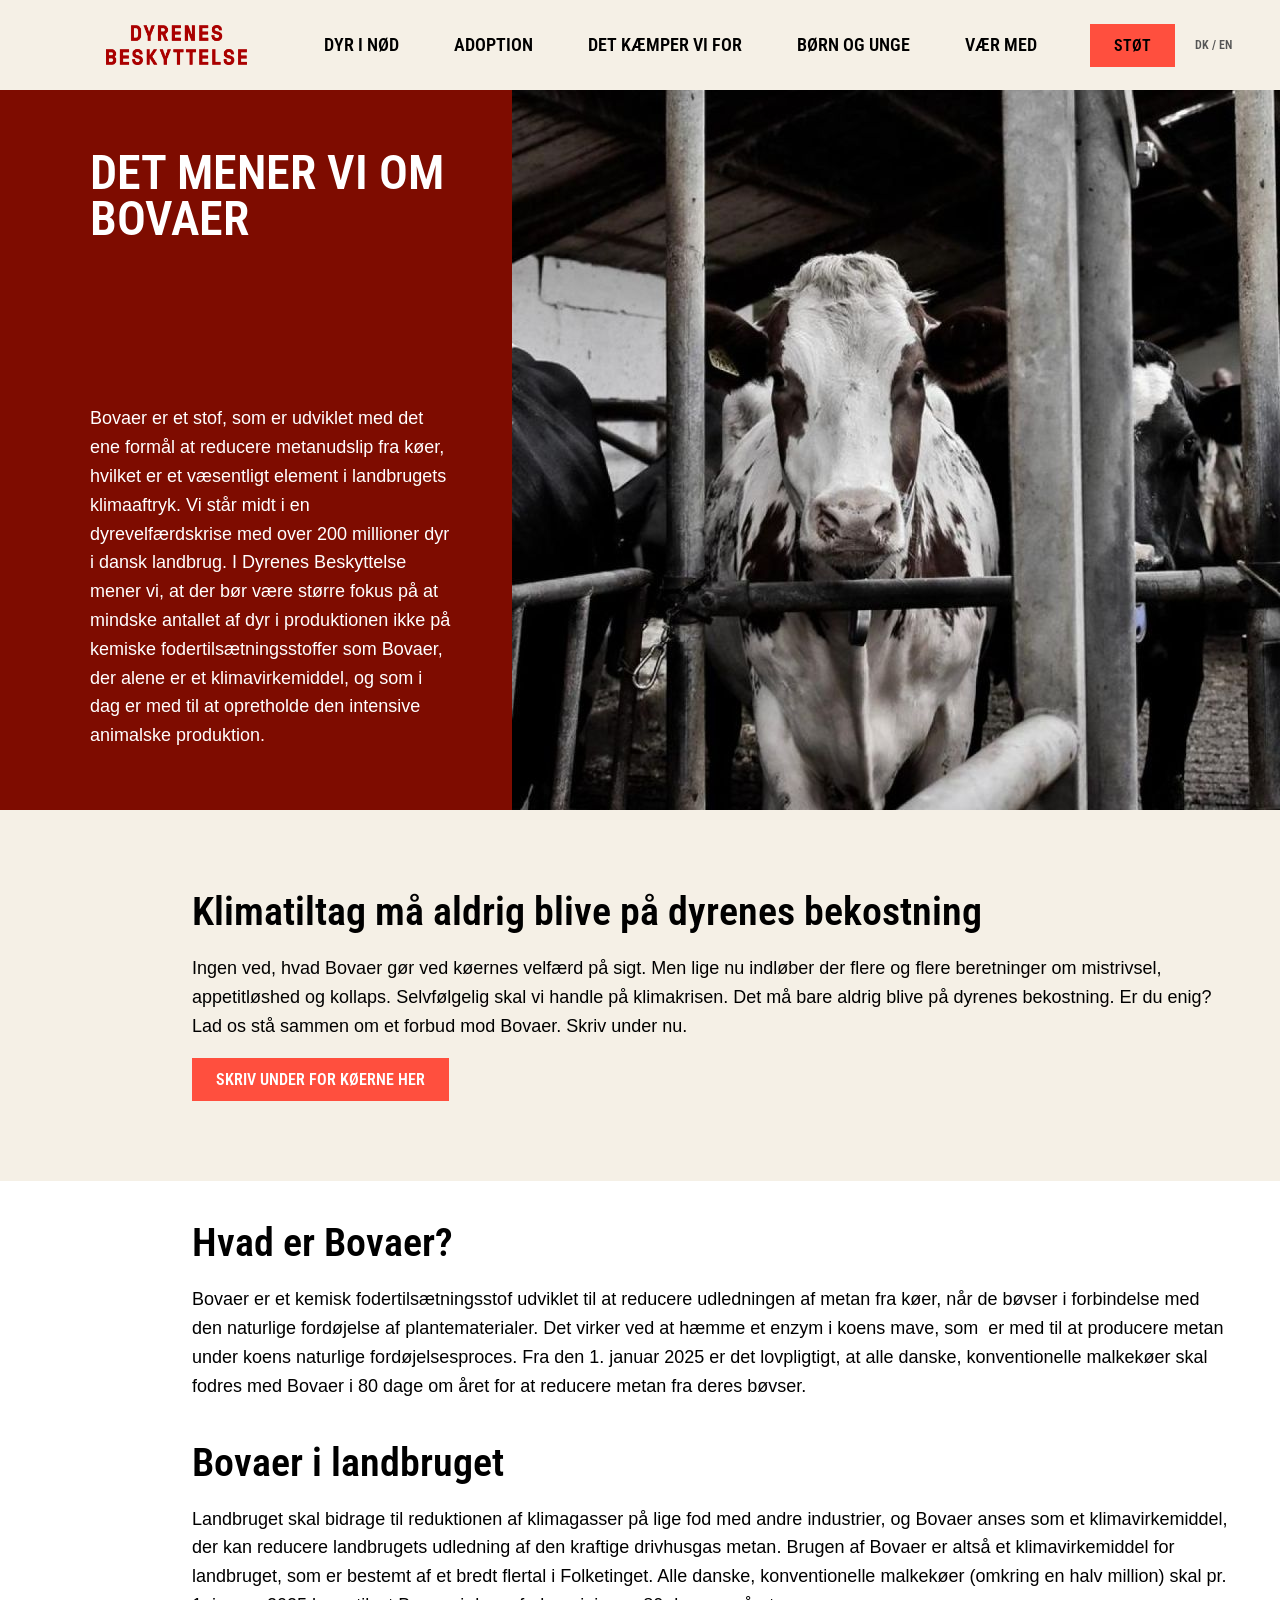
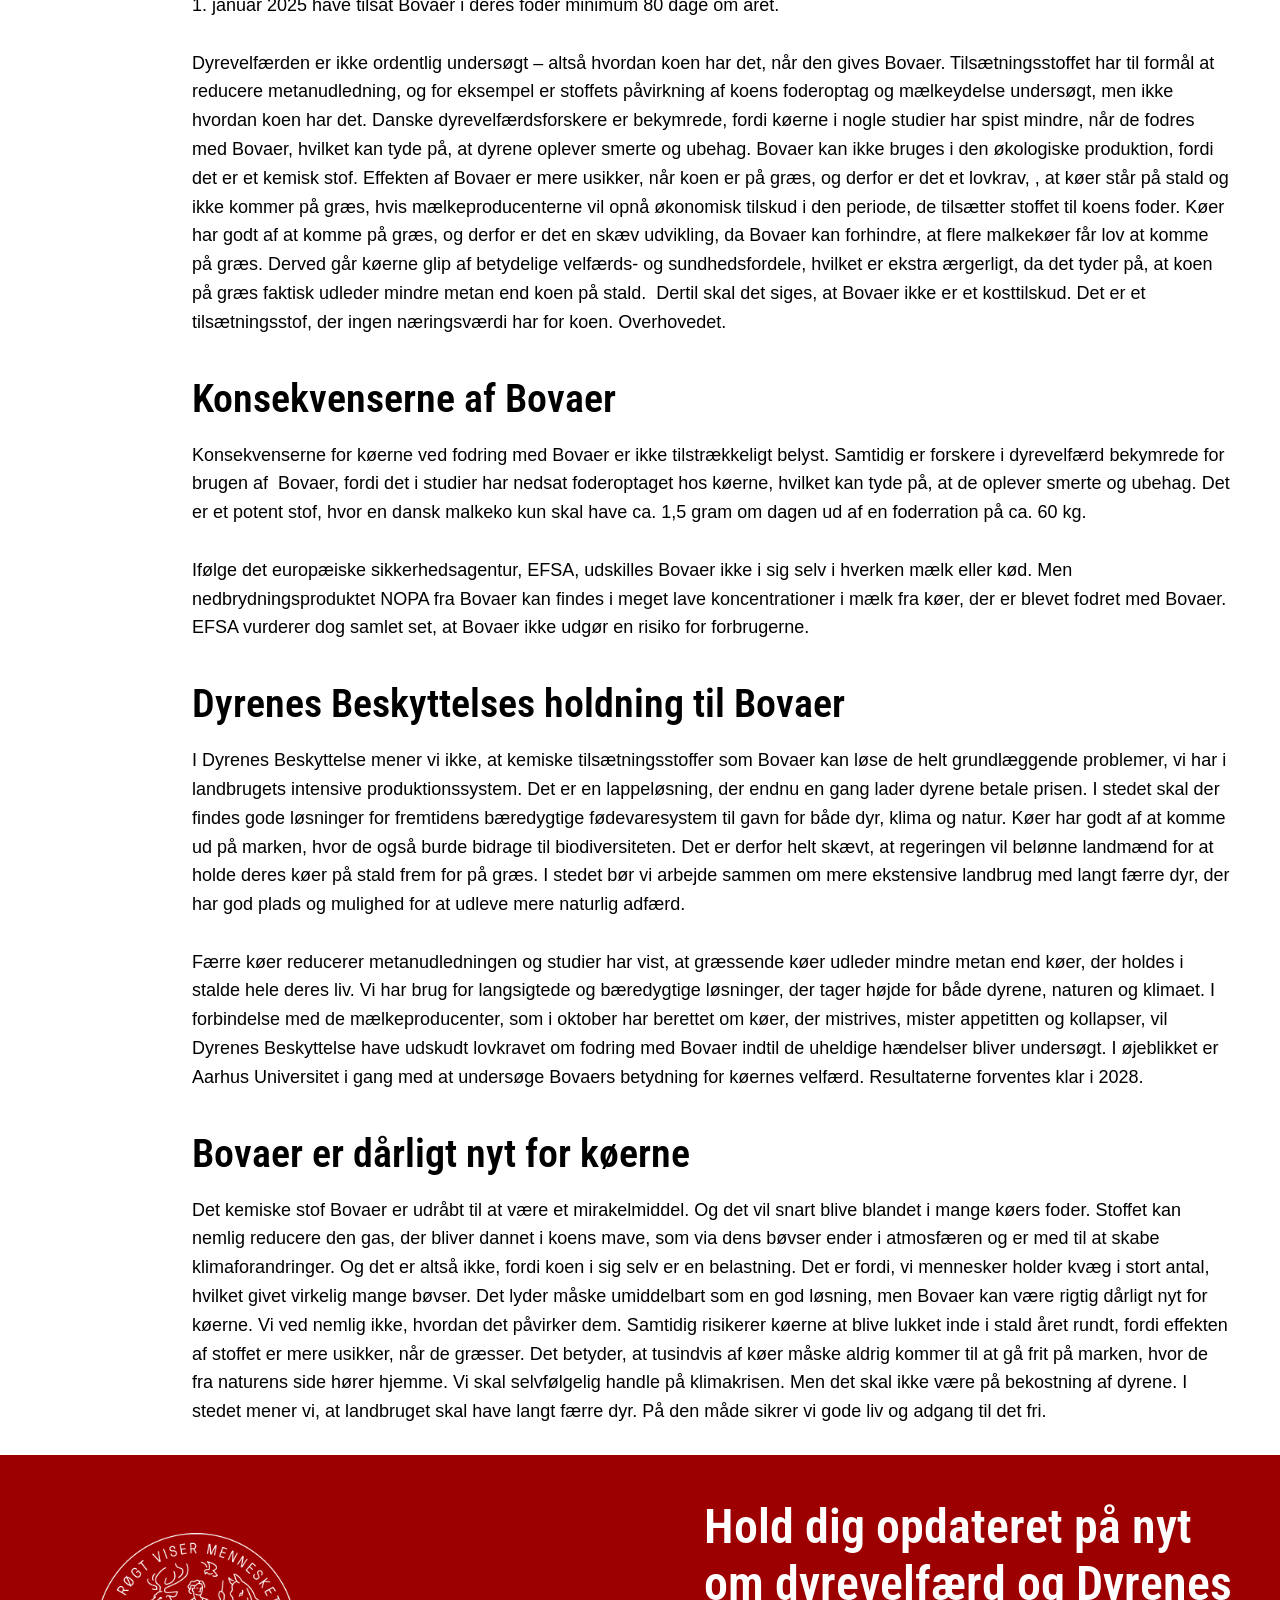
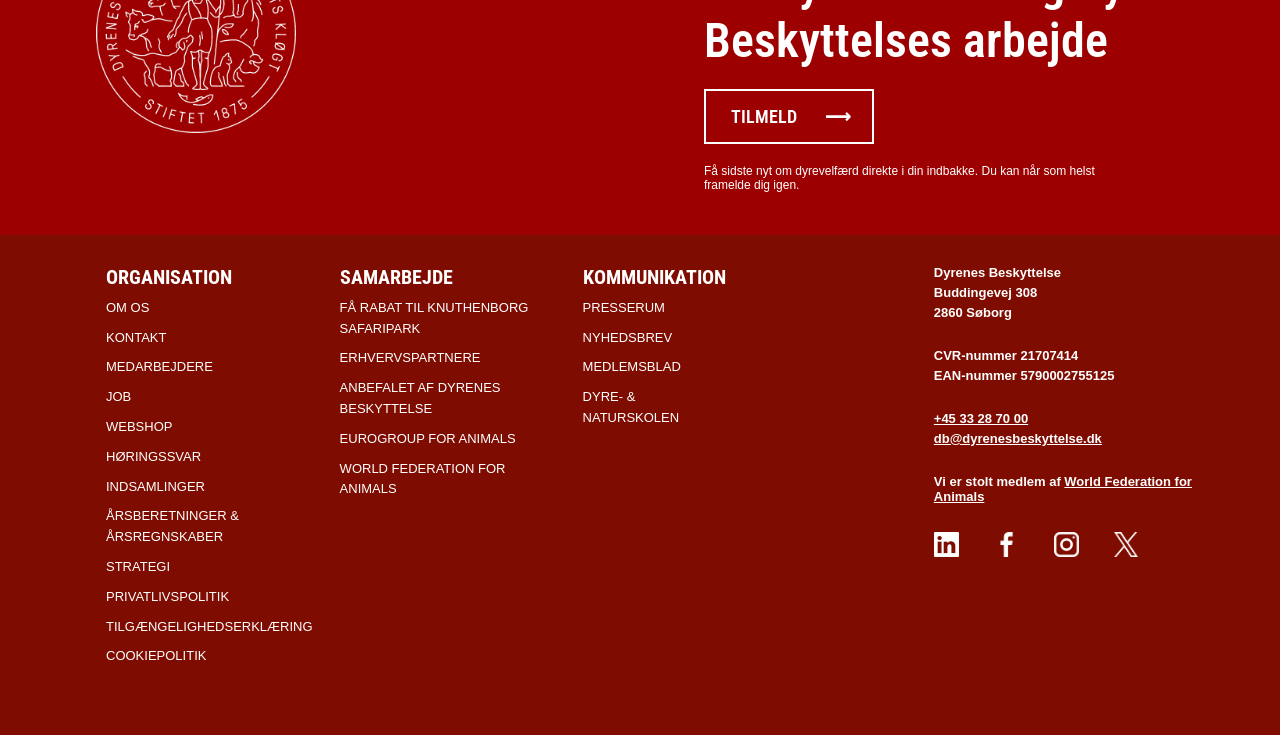
==== commit 118747f8: "timeline and buttons" ====
--- a/bovaer.html
+++ b/bovaer.html
@@ -53,6 +53,8 @@
                 <p>
                    Ingen ved, hvad Bovaer gør ved køernes velfærd på sigt. Men lige nu indløber der flere og flere beretninger om mistrivsel, appetitløshed og kollaps. Selvfølgelig skal vi handle på klimakrisen. Det må bare aldrig blive på dyrenes bekostning. Er du enig? Lad os stå sammen om et forbud mod Bovaer. Skriv under nu.
                 </p>
+                <br>
+                <button class="sign-btn-other" type="button">SKRIV UNDER FOR KØERNE HER</button>
             </div>
         </section>
 
--- a/stylesheet/style.css
+++ b/stylesheet/style.css
@@ -480,6 +480,23 @@
     font-weight:600;
     margin-bottom:20px;
     
+}
+
+.sign-btn-other{
+    border:none;
+    color:#fff;
+    background:var(--button);
+
+    padding:12px 24px;
+
+    cursor:pointer;
+
+    font-family:"Roboto Condensed", sans-serif;
+    font-size:16px;
+    font-weight:600;
+    text-transform:uppercase;
+
+    max-width:1040px;
 }
 
 .bodytext-section{
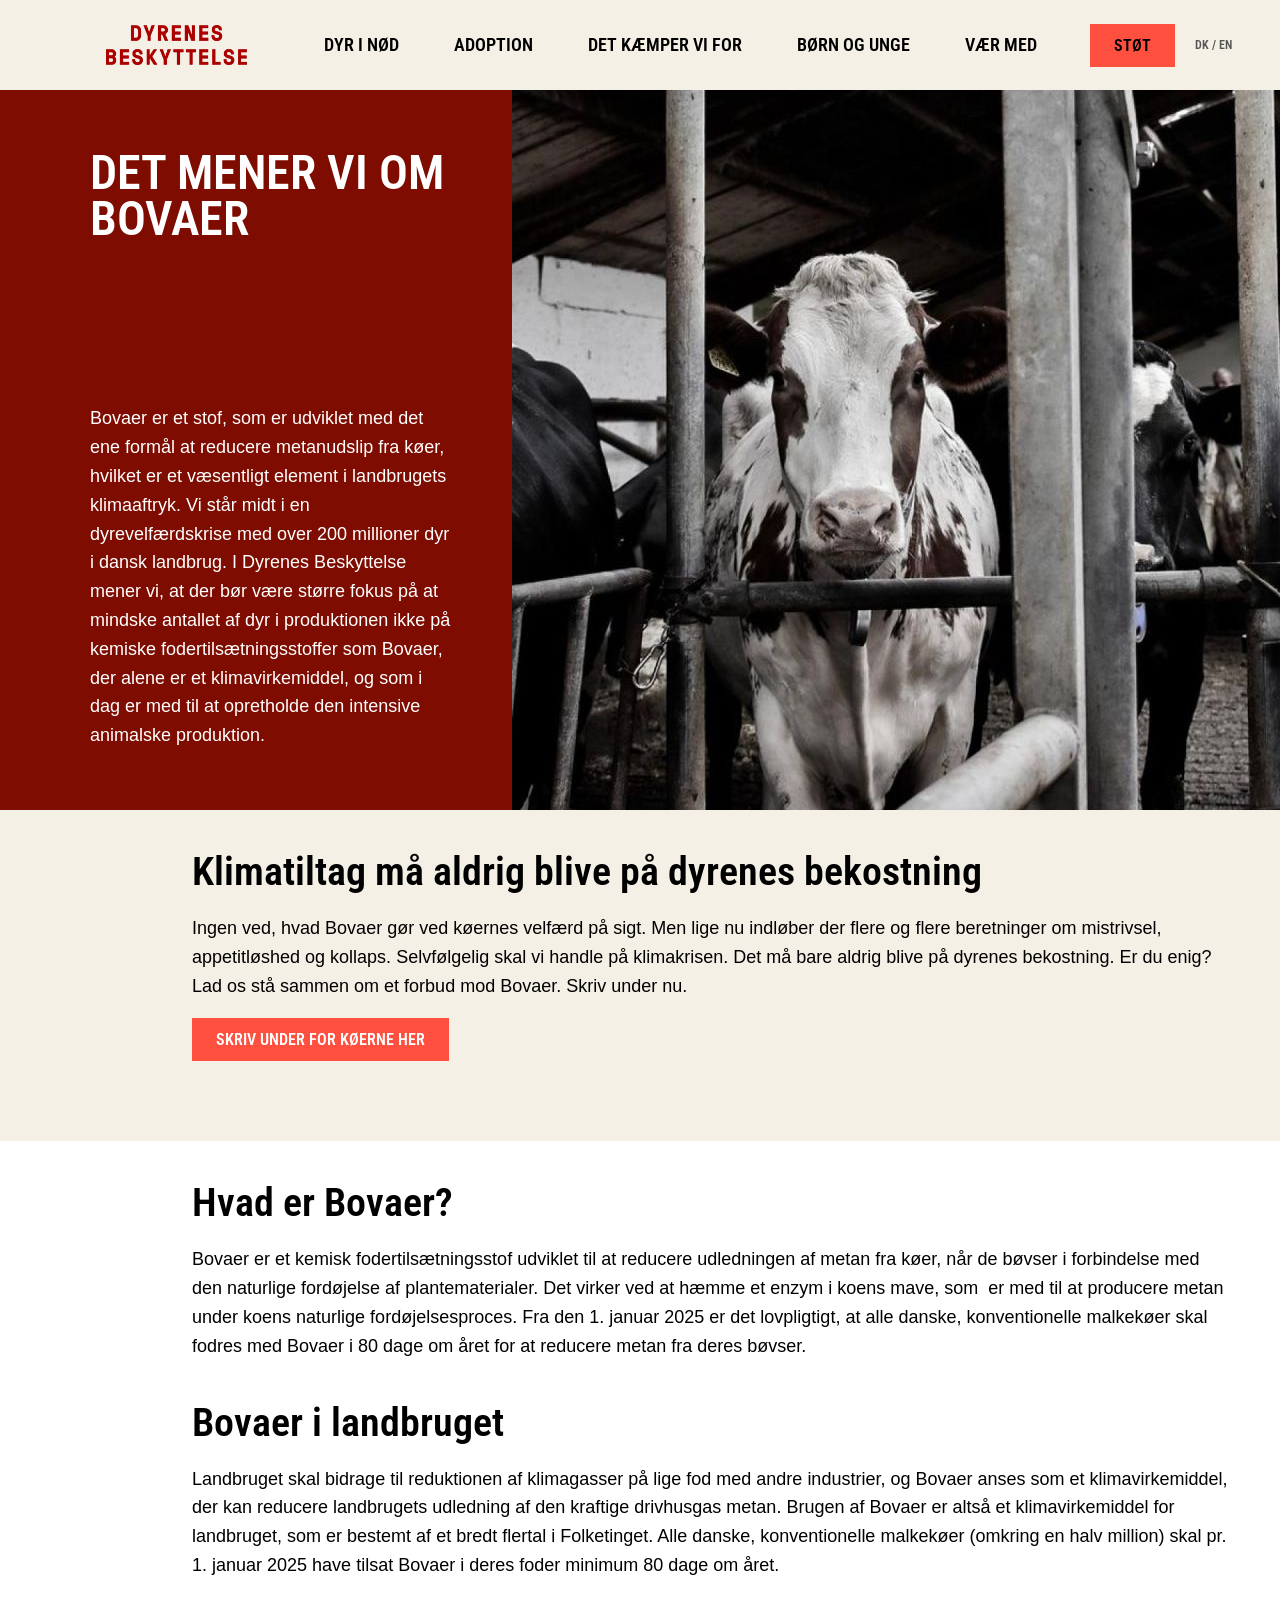
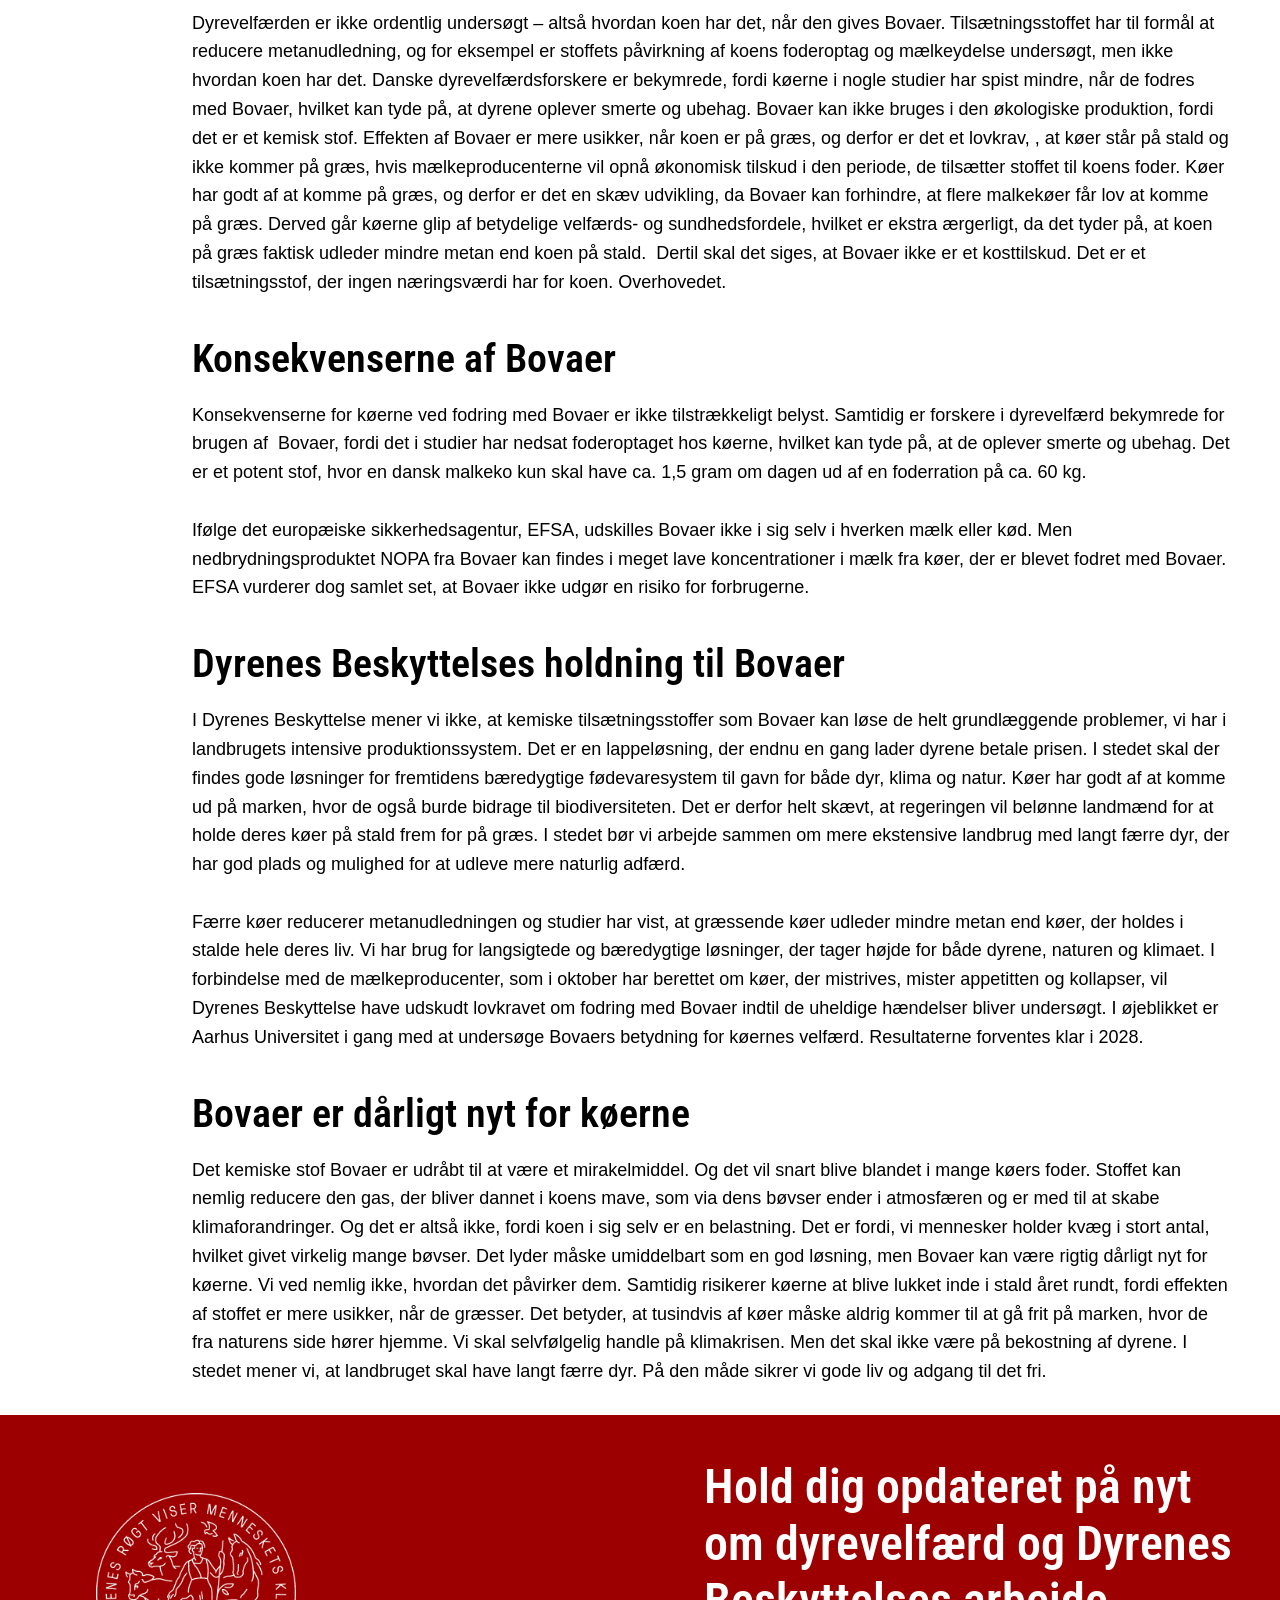
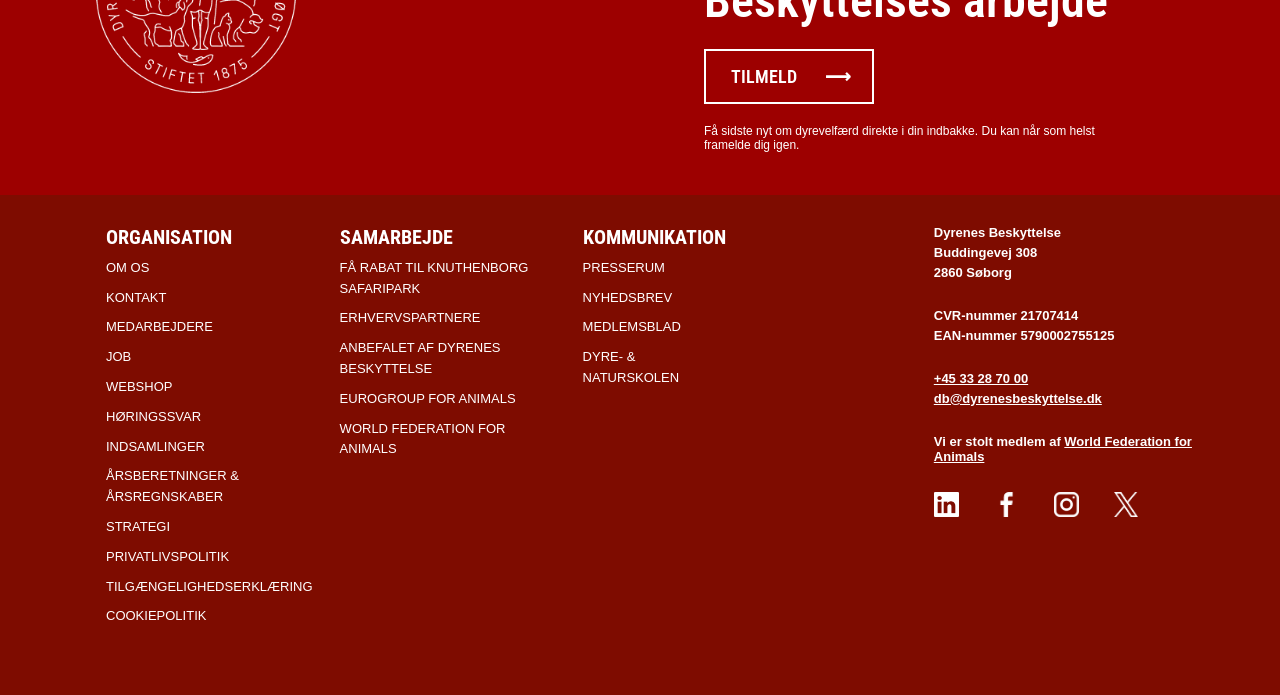
==== commit 0fda216c: "navbar resp+fisk teskt fikset navbar responsivitet og rettelse af tekst på fiskesiden" ====
--- a/bovaer.html
+++ b/bovaer.html
@@ -5,20 +5,26 @@
     <meta name="viewport" content="width=device-width, initial-scale=1.0">
     <title>Dyrenes Beskyttelse</title>
 
+    <link rel="stylesheet" href="stylesheet/grise.css">
     <link rel="stylesheet" href="stylesheet/style.css">
 
     <link rel="icon" href="images/favicon.ico" type="image/x-icon">
     <link rel="preconnect" href="https://fonts.googleapis.com">
     <link rel="preconnect" href="https://fonts.gstatic.com" crossorigin>
     <link href="https://fonts.googleapis.com/css2?family=Roboto+Condensed:wght@600&display=swap" rel="stylesheet">
+    <script src="scripts/burgermenu.js" defer></script>
+    <script src="scripts/slide-drawer.js" defer></script>
 </head>
 <body>
     <header class="navbar">
-        <a href="#" class="logo" aria-label="Forside">
+        <a href="index.html" class="logo" aria-label="Forside">
             <img src="images/logoet.png" alt="Dyrenes Beskyttelse logo">
         </a>
 
-        <nav aria-label="Hovednavigation">
+        <button class="nav-toggle" type="button" aria-label="Åbn navigation" aria-expanded="false" aria-controls="primaryNavigation">
+            <span></span><span></span><span></span>
+        </button>
+        <nav id="primaryNavigation" aria-label="Hovednavigation">
             <ul class="nav-links">
                 <li><a href="#">Dyr i nød</a></li>
                 <li><a href="#">Adoption</a></li>
@@ -54,7 +60,160 @@
                    Ingen ved, hvad Bovaer gør ved køernes velfærd på sigt. Men lige nu indløber der flere og flere beretninger om mistrivsel, appetitløshed og kollaps. Selvfølgelig skal vi handle på klimakrisen. Det må bare aldrig blive på dyrenes bekostning. Er du enig? Lad os stå sammen om et forbud mod Bovaer. Skriv under nu.
                 </p>
                 <br>
-                <button class="sign-btn-other" type="button">SKRIV UNDER FOR KØERNE HER</button>
+                <button class="sign-btn" type="button">SKRIV UNDER FOR KØERNE HER</button>
+            </div>
+        </section>
+
+        <section>
+            <div class="support-drawer" id="supportDrawer">
+                <div class="support-drawer__inner">
+                    <button class="support-drawer__close" id="supportDrawerClose">&#10799;</button>
+                    
+                    <form id="supportForm">
+                        <h2>Hvordan vil du støtte?</h2>
+
+                        <div class="buttons-row">
+                            <button type="button" class="donation-button">Bliv Medlem</button>
+                            <button type="button" class="donation-button">Støt én gang</button>
+                        </div>
+
+                        <div class="support-benefits">
+                            <div>
+                                <p>Bliv medlem og få:</p>
+                                <ul>
+                                    <li> medlemsblad fire gange om året</li>
+                                    <li> invitationer til events</li>
+                                    <li> eksklusive rabatter</li>
+                                </ul>
+                            </div>
+                        </div>
+
+                        <h2>Vælg <span id="onceOrMonth"></span></h2>
+
+                        <div class="buttons-row">
+                            <button type="button" class="donation-button" id="donationAmount1"></button>
+                            <button type="button" class="donation-button" id="donationAmount2"></button>
+                            <button type="button" class="donation-button" id="donationAmount3"></button>
+                            <button type="button" class="donation-button">Andet</button>
+                        </div>
+
+                        <div class="columnpls">
+                            <div class="input-wrapper optional-required">
+                                <input type="text" class="customAmountInput" id="customAmount" placeholder="Beløb i kr."/>
+                            </div>
+                            <div class="missing-input__customAmount">Indtast venligst et gyldigt beløb</div>
+                        </div>
+
+                        <h2>Om dig</h2>
+
+                        <div class="inputfield-row">
+                            <div class="columnpls">
+                                <div class="input-wrapper required">
+                                    <input type="text" id="firstNameInputSupport" placeholder="Fornavn"/>
+                                </div>
+                                <div class="missing-input__firstnameSupport">Indtast venligst et fornavn</div>
+                            </div>
+
+                            <div class="columnpls">
+                                <div class="input-wrapper required">
+                                    <input type="text" id="lastNameInputSupport" placeholder="Efternavn"/>
+                                </div>
+                                <div class="missing-input__lastnameSupport">Indtast venligst et efternavn</div>
+                            </div>
+                        </div>
+
+                        <div class="columnpls">
+                            <div class="input-wrapper required">
+                                <input type="text" id="emailInputSupport" placeholder="E-mail (bruges til kvittering)"/>
+                            </div>
+                            <div class="missing-input__emailSupport">Indtast venligst en gyldig email</div>
+                        </div>
+
+                        <button class="support-drawer__submit" type="submit">STØT DYRENE</button>
+
+                        <div class="checkmark-desc__box">
+                            <label class="container">
+                                <input type="checkbox">
+                                <span class="checkmark"></span>
+                            </label>
+                            <p>
+                                <strong>Tilmeld dig vores nyhedsbrev</strong>
+                            </p>
+                        </div>
+                    
+                        <div class="privacypolicy-text">
+                            <p>
+                                Når du udfylder denne formular, siger du samtidig ja til vores betingelser. Læs vores <strong>datapolitik her.</strong>
+                            </p>
+                        </div>
+
+                    </form>
+                </div>
+            </div>
+        </section>
+
+        <section>
+            <div class="sign-drawer" id="signDrawer">
+                <div class="sign-drawer__inner">
+                    <button class="sign-drawer__close" id="signDrawerClose">&#10799;</button>
+
+                    <h2 id="signCounter">0</h2>
+                    <p>
+                        personer har allerede skrevet under.
+                    <br>
+                        <span class="accentuated">
+                            Nu er det din tur!
+                        </span>
+                    </p>
+
+                    <form id="signForm">
+                        <div class="inputfield-row">
+                            <div class="columnpls">
+                                <div class="input-wrapper required">
+                                    <input type="text" id="firstNameInputSign" placeholder="Fornavn"/>
+                                </div>
+                                <div class="missing-input__firstnameSign">Indtast venligst et fornavn</div>
+                            </div>
+
+                            <div class="columnpls">
+                                <div class="input-wrapper required">
+                                    <input type="text" id="lastNameInputSign" placeholder="Efternavn"/>
+                                </div>
+                                <div class="missing-input__lastnameSign">Indtast venligst et efternavn</div>
+                            </div>
+                        </div>
+
+                        <div class="input-wrapper">
+                            <input type="text" placeholder="Telefon"/>
+                        </div>
+                        
+                        <div class="columnpls">
+                            <div class="input-wrapper required">
+                                <input type="text" id="emailInputSign" placeholder="E-mail (bruges til kvittering)"/>
+                            </div>
+                            <div class="missing-input__emailSign">Indtast venligst en gyldig email</div>
+                        </div>
+
+                        <button class="sign-drawer__submit" type="submit">SKRIV UNDER NU</button>
+                        
+                        <div class="checkmark-desc__box">
+                            <label class="container">
+                                <input type="checkbox">
+                                <span class="checkmark"></span>
+                            </label>
+                            <p>
+                                <strong>Ja tak, jeg vil gerne holdes opdateret om bovaer og kampen for at skabe bedre forhold for landbrugsdyrene. Jeg modtager samtidig Dyrenes Beskyttelses nyhedsbreve.</strong>
+                            </p>
+                        </div>
+                    
+                        <div class="privacypolicy-text">
+                            <p>
+                                Når jeg skriver under, accepterer jeg hermed Dyrenes Beskyttelses <strong>privatlivspolitik</strong>. Hvis jeg har udfyldt mit telefonnummer, må I gerne kontakte mig telefonisk med tilbud om støtte.
+                            </p>
+                        </div>
+
+                    </form>
+                </div>
             </div>
         </section>
 
--- a/stylesheet/grise.css
+++ b/stylesheet/grise.css
@@ -0,0 +1,198 @@
+:root{
+    --bg:#F5F0E6;
+    --red:#7E0C00;
+    --button:#FF4F3E;
+    --dark:#000000;
+    --footer-top:#9D0000;
+}
+
+.sign-drawer {
+    position: fixed;
+    top: 0;
+    right: -650px;
+    width: 520px;
+    max-width: 100%;
+    height: 100vh;
+    background: #fff;
+    border-radius: 15px 0px 0px 15px;
+    box-shadow: 0px;
+    transition: right 0.45s ease;
+    z-index: 9999;
+    display: flex;
+    flex-direction: column;
+    overflow-y: auto;
+    box-sizing: border-box;
+}
+
+.sign-drawer.open {
+    right: 0;
+    box-shadow: -8px 0px 10px rgba(0,0,0,0.18);
+}
+
+.sign-drawer__inner {
+    margin: 0;
+    padding: 22px 30px 30px;
+    box-sizing: border-box;
+}
+
+.sign-drawer__close {
+    position: absolute;
+    top: 12px;
+    right: 12px;
+    font-size: 30px;
+    background: none;
+    border: none;
+    cursor: pointer;
+    color: var(--dark);
+}
+
+.sign-drawer form {
+    display: flex;
+    flex-direction: column;
+    gap: 12px;
+    width: 100%;
+    box-sizing: border-box;
+}
+
+.sign-drawer__inner h2 {
+    font-size: 42px;
+    font-weight: 600;
+    margin-bottom: 5px;
+    font-family:"Roboto Condensed", sans-serif;
+    color: var(--red);
+    text-align: center;
+}
+
+.sign-drawer__inner p {
+    font-size: 16px;
+    line-height: 1.55;
+    color: #444;
+    margin-bottom: 30px;
+    font-family: sans-serif;
+    text-align: center;
+}
+
+.sign-drawer__inner .accentuated {
+    font-weight: bold;
+}
+
+.sign-drawer label {
+    font-size: 15px;
+    font-weight: 600;
+    color: #222;
+    margin-bottom: 6px;
+    font-family: sans-serif;
+}
+
+.sign-drawer input {
+    padding: 14px;
+    border: 1px solid #cfcfcf;
+    font-size: 16px;
+    color: #000;
+    font-family: sans-serif;
+    font-weight: 100;
+    outline: 0px;
+}
+
+.sign-drawer input:focus {
+    border: 1px solid var(--red);
+    box-shadow: 0 0 0 5px rgba(158, 0, 0, 0.18);
+}
+
+.sign-drawer__submit {
+    margin-top: 10px;
+    padding: 25px 16px;
+    background: var(--footer-top);
+    color: #fff;
+    border: 0px solid;
+    font-size: 17px;
+    font-weight: 600;
+    cursor: pointer;
+    border-radius: 0px;
+    transition: 0.2s ease;
+}
+
+.inputfield-row {
+    display: flex;
+    flex-direction: row;
+    gap: 45px;
+    align-items: center;
+}
+
+.sign-drawer .input-wrapper {
+    position: relative;
+    display: flex;
+    flex: 1;
+}
+
+.sign-drawer .input-wrapper input {
+    width: 100%;
+    box-sizing: border-box;
+}
+
+.sign-drawer .input-wrapper.required::after {
+    content: "*";
+    position: absolute;
+    right: 16px;
+    top: 60%;
+    transform: translateY(-50%);
+    color: #999999;
+    font-size: 25px;
+    pointer-events: none;
+}
+
+.timeline{
+    display: flex;
+    justify-self: center;
+    width: 800px;
+    height: auto;
+    background-color: var(--bg);
+    padding: 40px 80px;
+}
+
+.timeline-inner{
+    display: flex;
+    flex-direction: column;
+    align-items: center;
+    gap: 15px;
+}
+
+.timeline-inner h1{
+    font-family:"Roboto Condensed", sans-serif;
+    font-size: 20px;
+    color: var(--red);
+}
+
+.timeline-inner h2{
+    font-family:"Roboto Condensed", sans-serif;
+    font-size: 40px;
+    font-weight: 600px;
+    color: var(--red);
+}
+
+.timeline-inner h3{
+    font-family:"Roboto Condensed", sans-serif;
+    font-size: 20px;
+    color: var(--dark);
+}
+
+.timeline-inner p{
+    font-family:Helvetica, sans-serif;
+    font-size: 18px;
+    line-height:1.6;
+    text-align: center;
+}
+
+.støt-img{
+    width: 500px;
+    border-radius: 15px;
+}
+
+.kalenderikon{
+    width: 40px;
+}
+
+.roedstreg{
+    width: 2px;
+    height: 50px;
+}
--- a/stylesheet/style.css
+++ b/stylesheet/style.css
@@ -186,15 +186,14 @@
     object-fit:cover;
 }
 
-/* støt drawer*/
-
 .support-drawer {
     position: fixed;
     top: 0;
-    right: -650px; 
-    width: 650px;
+    right: -650px;
+    width: 520px;
+    max-width: 100%;
     height: 100vh;
-    background: #ffffff;
+    background: #fff;
     border-radius: 15px 0px 0px 15px;
     box-shadow: 0px;
     transition: right 0.45s ease;
@@ -202,36 +201,48 @@
     display: flex;
     flex-direction: column;
     overflow-y: auto;
+    box-sizing: border-box;
+    scrollbar-gutter: stable;
 }
 
 .support-drawer.open {
     right: 0;
-    box-shadow: -8px 0px 10px rgba(0,0,0,0.18);
+    box-shadow: -8px 0 10px rgba(0, 0, 0, 0.18);
 }
 
 .support-drawer__inner {
-    margin: 80px 50px 20px 50px;
-    padding: 20px 20px 0px 20px;
-    border: 1px solid #cfcfcf;
+    margin: 0;
+    padding: 22px 30px 30px;
+    box-sizing: border-box;
 }
 
 .support-drawer__close {
     position: absolute;
-    top: 22px;
-    right: 22px;
-    font-size: 34px;
+    top: 12px;
+    right: 12px;
+    font-size: 30px;
     background: none;
     border: none;
     cursor: pointer;
-    color:var(--dark);
+    color: var(--dark);
+}
+
+.support-drawer form {
+    display: flex;
+    flex-direction: column;
+    gap: 12px;
+    width: 100%;
+    box-sizing: border-box;
 }
 
 .support-drawer__inner h2 {
-    font-weight: bold;
-    margin-bottom: 5px;
-    font-family:"Roboto Condensed", sans-serif;
+    font-family: "Roboto Condensed", sans-serif;
+    font-size: 20px;
+    line-height: 1.3;
+    font-weight: 700;
     color: var(--dark);
     text-align: left;
+    margin: 0;
 }
 
 .support-drawer__inner p {
@@ -240,114 +251,149 @@
     color: #444;
     margin-bottom: 30px;
     font-family: sans-serif;
-    text-align: left;
-}
-
-.support-drawer__inner .accentuated {
-    font-weight: bold;
-}
-
-.support-drawer form {
+}
+
+.buttons-row {
+    display: flex;
+    flex-direction: row;
+    align-items: stretch;
+    width: 100%;
+    margin: -4px 0 7px;
+    box-sizing: border-box;
+}
+
+.donation-button,
+.donation-button__selected {
+    flex: 1 1 0;
+    min-width: 0;
+    margin: 0;
+    padding: 11px 5px;
+    border: 1px solid #cfcfcf;
+    border-radius: 0;
+    outline: none;
+    font-family: sans-serif;
+    font-size: 16px;
+    font-weight: 500;
+    line-height: 1.3;
+    text-align: center;
+    cursor: pointer;
+    box-sizing: border-box;
+}
+
+/* WITHOUT THIS, THERE'LL BE A DOUBLE "INNER BORDER" BETWEEN THE BUTTONS. IDK WHY THIS WAS SO HARD TO FIGURE OUT */
+
+.buttons-row > button + button {
+    margin-left: -1px;
+}
+
+/* inactive bbuttton */
+
+.donation-button {
+    background-color: #fff;
+    color: #000;
+}
+
+/* selected buttons */
+
+.donation-button__selected {
+    background-color: #a60000;
+    color: #fff;
+    font-weight: 600;
+    transition: background-color 0.2s ease;
+    transition: color 0.2s ease;
+}
+
+.support-benefits {
+    display: grid;
+    grid-template-rows: 1fr;
+    padding-top: 14px;
+    padding-bottom: 14px;
+    margin-top: 0;
+    margin-bottom: 12px;
+    background: #faf7f7;
+    border: 1px solid #e5d6d6;
+    border-left: 4px solid #a60000;
+    padding-left: 16px;
+    padding-right: 16px;
+    box-sizing: border-box;
+    overflow: hidden;
+    transition: grid-template-rows 0.35s ease, padding-top 0.35s ease, padding-bottom 0.35s ease, margin-bottom 0.35s ease, border-width 0.35s ease;
+}
+
+.support-benefits > div {
+    min-height: 0;
+    overflow: hidden;
+}
+
+.support-benefits.support-benefits--hidden {
+    grid-template-rows: 0fr;
+    padding-top: 0;
+    padding-bottom: 0;
+    margin-bottom: 0;
+    border-top-width: 0;
+    border-bottom-width: 0;
+    border-right-width: 0;
+}
+
+.support-benefits p {
+    margin-bottom: 3px;
+}
+
+.support-benefits ul {
+    list-style: none;
+    margin: 0;
+    padding: 0;
+}
+
+.support-benefits li {
+    font-family: sans-serif;
+    font-size: 16px;
+    line-height: 1.4;
+    color: #000;
+    padding-left: 0;
+}
+
+.support-benefits li::before {
+    content: "\2192";
+}
+
+.support-drawer .columnpls {
     display: flex;
     flex-direction: column;
-    gap: 22px;
-}
-
-.support-drawer label {
-    font-size: 15px;
-    font-weight: 600;
-    color: #222;
-    margin-bottom: 6px;
-    font-family: sans-serif;
-}
-
-.donation-button  {
-    padding: 14px;
-    border: 1px solid #cfcfcf;
-    font-size: 16px;
-    color: #000;
-    font-family: sans-serif;
-    font-weight: 100;
-    outline: 0px;
-}
-
-.clicked {
-    background-color: #00ff00;
-}
-
-.support-drawer input {
-    padding: 14px;
-    border: 1px solid #cfcfcf;
-    font-size: 16px;
-    color: #000;
-    font-family: sans-serif;
-    font-weight: 100;
-    outline: 0px;
-}
-
-.support-drawer input:focus {
-    border: 1px solid var(--red);
-    box-shadow: 0 0 0 5px rgba(158, 0, 0, 0.18);
-}
-
-.support-drawer__submit {
-    margin-top: 10px;
-    padding: 15px 16px;
-    background: var(--footer-top);
-    color: #fff;
-    border: 0px solid;
-    font-size: 17px;
-    font-weight: 600;
-    cursor: pointer;
-    border-radius: 0px;
-}
-
-.donation-button {
-    margin-top: 10px;
-    padding: 15px 16px;
-    background: #fff;
-    color: #000;
-    border: 0.5px solid #cfcfcf;
-    font-size: 17px;
-    font-weight: 600;
-    cursor: pointer;
-    border-radius: 0px;
-}
-
-.donation-button__selected {
-    margin-top: 10px;
-    padding: 15px 16px;
-    background: var(--footer-top);
-    color: #fff;
-    border: 1px solid #cfcfcf;
-    font-size: 17px;
-    font-weight: 600;
-    cursor: pointer;
-    border-radius: 0px;
-}
-
-.buttons-row {
-    display: flex;
-    flex-direction: row;
-    align-items: center;
-}
-
-.inputfield-row {
-    display: flex;
-    flex-direction: row;
-    gap: 45px;
-    align-items: center;
+    min-width: 0;
 }
 
 .support-drawer .input-wrapper {
     position: relative;
     display: flex;
-    flex: 1;
+    width: 100%;
+    min-width: 0;
 }
 
 .support-drawer .input-wrapper input {
     width: 100%;
+    min-width: 0;
+    height: 42px;
+    padding: 10px 34px 10px 12px;
+    border: 1px solid #cfcfcf;
+    border-radius: 0;
+    background: #fff;
+    font-family: sans-serif;
+    font-size: 16px;
+    font-weight: 400;
+    color: #000;
+    outline: none;
     box-sizing: border-box;
+}
+
+.support-drawer .input-wrapper input::placeholder {
+    color: #777;
+    opacity: 1;
+}
+
+.support-drawer .input-wrapper input:focus {
+    border-color: var(--red);
+    box-shadow: 0 0 0 2px rgba(158, 0, 0, 0.12);
 }
 
 .support-drawer .input-wrapper.required::after {
@@ -361,42 +407,126 @@
     pointer-events: none;
 }
 
-.columnpls {
-    display: flex;
-    flex-direction: column;
+.support-drawer .input-wrapper.optional-required::after {
+    content: "*";
+    position: absolute;
+    right: 16px;
+    top: 60%;
+    transform: translateY(-50%);
+    color: #999999;
+    font-size: 25px;
+    pointer-events: none;
+}
+
+.inputfield-row {
+    display: flex;
+    flex-direction: row;
+    gap: 18px;
+    align-items: flex-start;
+    width: 100%;
+}
+
+.inputfield-row > .columnpls {
+    flex: 1 1 0;
+    width: 0;
+}
+
+/* remove unnecessary spacing around fields */
+.support-drawer .columnpls {
+    margin: 0;
 }
 
 .missing-input__customAmount,
-.missing-input__firstnameSign, .missing-input__lastnameSign, .missing-input__emailSign,
-.missing-input__firstnameSupport, .missing-input__lastnameSupport, .missing-input__emailSupport {
+.missing-input__firstnameSign,
+.missing-input__lastnameSign,
+.missing-input__emailSign,
+.missing-input__firstnameSupport,
+.missing-input__lastnameSupport,
+.missing-input__emailSupport {
+    display: block;
     margin-top: 5px;
+    font-family: sans-serif;
     font-style: italic;
     font-size: 13px;
     color: var(--red);
+}
+
+.customAmountInput {
     display: block;
 }
 
-.container {
+.support-drawer__submit {
+    width: 100%;
+    min-height: 48px;
+    margin: 3px 0 0;
+    padding: 13px 16px;
+    background: #a60000;
+    color: #fff;
+    border: none;
+    border-radius: 0;
+    font-family: sans-serif;
+    font-size: 16px;
+    font-weight: 700;
+    cursor: pointer;
+    box-sizing: border-box;
+}
+
+.checkmark-desc__box {
+    display: flex;
+    flex-direction: row;
+    align-items: flex-start;
+    gap: 8px;
+    margin: 10px 0 0;
+    text-align: left;
+}
+
+.checkmark-desc__box p {
+    font-size: 15px;
+    line-height: 1.4;
+    margin: 0;
+    text-align: left;
+}
+
+
+
+
+
+
+
+
+
+
+
+
+
+
+
+.support-drawer .container,
+.sign-drawer .container {
     display: block;
     position: relative;
-    padding-left: 35px;
-    margin-bottom: 12px;
+    flex: 0 0 22px;
+    width: 22px;
+    height: 22px;
+    padding: 0;
+    margin: 0;
     cursor: pointer;
-    font-size: 22px;
     user-select: none;
-}
-
-/* Hide the browser's default checkbox */
-.container input {
+    box-sizing: border-box;
+}
+
+/* hide native checkbox */
+.support-drawer .container input,
+.sign-drawer .container input {
     position: absolute;
     opacity: 0;
-    cursor: pointer;
+    width: 0;
     height: 0;
-    width: 0;
-}
-
-/* Create a custom checkbox */
-.checkmark {
+}
+
+/* circle for the checkmark to sit in */
+.support-drawer .checkmark,
+.sign-drawer .checkmark {
     position: absolute;
     top: 0;
     left: 0;
@@ -406,26 +536,20 @@
     border-radius: 50px;
 }
 
-.checkmark:hover {
+/* trying to imitate how their site's version looks when :focus, even tho i cant focus with mine */
+.support-drawer .container:hover .checkmark,
+.sign-drawer .container:hover .checkmark {
     border: 1px solid var(--red);
     box-shadow: 0 0 0 5px rgba(158, 0, 0, 0.18);
     transition: all 0.25s ease;
 }
 
-/* checkmark icon is hidden by default */
-.checkmark:after {
+/* scuffed way to make the checkmark itself */
+.support-drawer .checkmark::after,
+.sign-drawer .checkmark::after {
     content: "";
     position: absolute;
     display: none;
-}
-
-/* and toggled when clicked */
-.container input:checked ~ .checkmark:after {
-    display: block;
-}
-
-/* styling the icon itself */
-.container .checkmark:after {
     left: 8px;
     top: 4px;
     width: 5px;
@@ -435,23 +559,35 @@
     transform: rotate(45deg);
 }
 
-/* just to get the checkmark and the text aligned */
-.checkmark-desc__box {
-    display: flex;
-    flex-direction: row;
-    margin-bottom: -40px;
-}
-
-.checkmark-desc__box p, .privacypolicy-text p {
+.support-drawer .container input:checked ~ .checkmark::after,
+.sign-drawer .container input:checked ~ .checkmark::after {
+    display: block;
+}
+
+.checkmark-desc__box p {
+    font-size: 15px;
+    line-height: 1.4;
+    margin: 0;
+}
+
+.privacypolicy-text {
+    margin: 0;
+}
+
+.privacypolicy-text p {
+    font-family: sans-serif;
+    font-size: 15px;
+    line-height: 1.4;
+    color: #444;
     text-align: left;
+    margin: 0;
 }
 
 /* content section */
-
 .content-section{
     background:var(--bg);
     padding-bottom: 80px;
-    padding-top: 80px;
+    padding-top: 40px;
 }
 
 .content-section-inner{
@@ -482,7 +618,21 @@
     
 }
 
-.sign-btn-other{
+.content-section .support-btn {
+    color: #fff;
+}
+
+.content-section .transp-btn{
+    display: flex;
+    width: auto;
+    border: 2px solid #000;
+    color: #000;
+    padding: 10px 25px 10px;
+    margin: 35px 0px -35px 0px;
+    cursor: pointer;
+}
+
+.sign-btn {
     border:none;
     color:#fff;
     background:var(--button);
@@ -522,6 +672,151 @@
 .bodytext-section p, li{
     font-size:18px;
     line-height:1.6;  
+}
+
+.fish-bodytext > p {
+    margin-bottom: 12px;
+}
+
+.fish-bodytext h2 {
+    font-family:"Roboto Condensed", sans-serif;
+    font-size:24px;
+    line-height:1.2;
+    margin:32px 0 8px;
+}
+
+.fish-bodytext li {
+    margin:0;
+}
+
+.fish-bodytext .fish-info-box {
+    max-width:700px;
+    margin:24px 0 32px;
+    padding:20px 28px 20px 48px;
+    background:#00516f;
+    color:#fff;
+}
+
+.fish-bodytext .fish-info-box li {
+    color:#fff;
+    font-size:16px;
+    line-height:1.5;
+    margin:8px 0;
+}
+
+.nav-toggle{
+    display:none;
+}
+
+@media (max-width: 1200px){
+    body{
+        padding-top:76px;
+    }
+
+    .navbar{
+        height:76px;
+        padding:0 32px;
+    }
+
+    .nav-toggle{
+        display:flex;
+        width:44px;
+        height:44px;
+        flex-direction:column;
+        align-items:center;
+        justify-content:center;
+        gap:5px;
+        border:0;
+        background:transparent;
+        cursor:pointer;
+    }
+
+    .nav-toggle span{
+        display:block;
+        width:24px;
+        height:2px;
+        background:#000;
+        transition:transform 160ms ease, opacity 160ms ease;
+    }
+
+    .navbar--menu-open .nav-toggle span:first-child{
+        transform:translateY(7px) rotate(45deg);
+    }
+
+    .navbar--menu-open .nav-toggle span:nth-child(2){
+        opacity:0;
+    }
+
+    .navbar--menu-open .nav-toggle span:last-child{
+        transform:translateY(-7px) rotate(-45deg);
+    }
+
+    .navbar nav{
+        position:absolute;
+        top:100%;
+        left:0;
+        right:0;
+        display:none;
+        padding:8px 24px 20px;
+        background:var(--bg);
+        box-shadow:0 8px 12px rgb(0 0 0 / 12%);
+    }
+
+    .navbar--menu-open nav{
+        display:block;
+    }
+
+    .nav-links{
+        align-items:stretch;
+        flex-direction:column;
+        gap:0;
+    }
+
+    .nav-links li{
+        margin:0;
+        border-top:1px solid rgb(0 0 0 / 12%);
+    }
+
+    .nav-links a{
+        display:block;
+        padding:14px 4px;
+        font-size:16px;
+    }
+}
+
+@media (max-width: 480px){
+    .navbar{
+        padding:0 16px;
+    }
+
+    .logo img{
+        max-width:44vw;
+        height:auto;
+        max-height:36px;
+    }
+
+    .nav-actions{
+        gap:0;
+    }
+
+    .support-btn{
+        padding:10px 14px;
+        font-size:14px;
+    }
+
+    .language-switch{
+        display:none;
+    }
+
+    .nav-toggle{
+        width:40px;
+    }
+}
+
+@media (max-width: 900px) {
+    .fish-bodytext .fish-info-box {
+        max-width:100%;
+    }
 }
 
 .bullet li{
@@ -639,6 +934,7 @@
     cursor:pointer;
     font-size:28px;
     line-height:1;
+    padding-bottom: 4px;
 }
 
 .carousel-arrow:hover{
@@ -668,7 +964,6 @@
     width: 300px;
     background-color: var(--button);
     padding: 20px;
-
 }
 
 .two-link-box-inner h1{
@@ -706,6 +1001,10 @@
     font-weight:600;
 }
 
+.frit-link{
+    text-decoration: none;
+}
+
 .transp-btn{
     display: flex;
     width: 200px;
@@ -722,6 +1021,11 @@
     font-family:"Roboto Condensed", sans-serif;
     font-size:18px;
     font-weight:600;
+}
+
+.transp-btn--centered {
+    margin-left: auto !important;
+    margin-right: auto !important;
 }
 
 .placing-accordion{
@@ -912,7 +1216,21 @@
     display:block;
 }
 
-@media (max-width: 900px){
+.fakestagram {
+    display: flex;
+    flex-direction: row;
+    align-items: center;
+    justify-content: center;
+    gap: 50px;
+}
+
+.fakestagram-post {
+    width: 350px;
+    height: auto;
+}
+
+
+@media (max-width: 1200px){
     .hero{
         flex-direction:column;
         height:auto;
